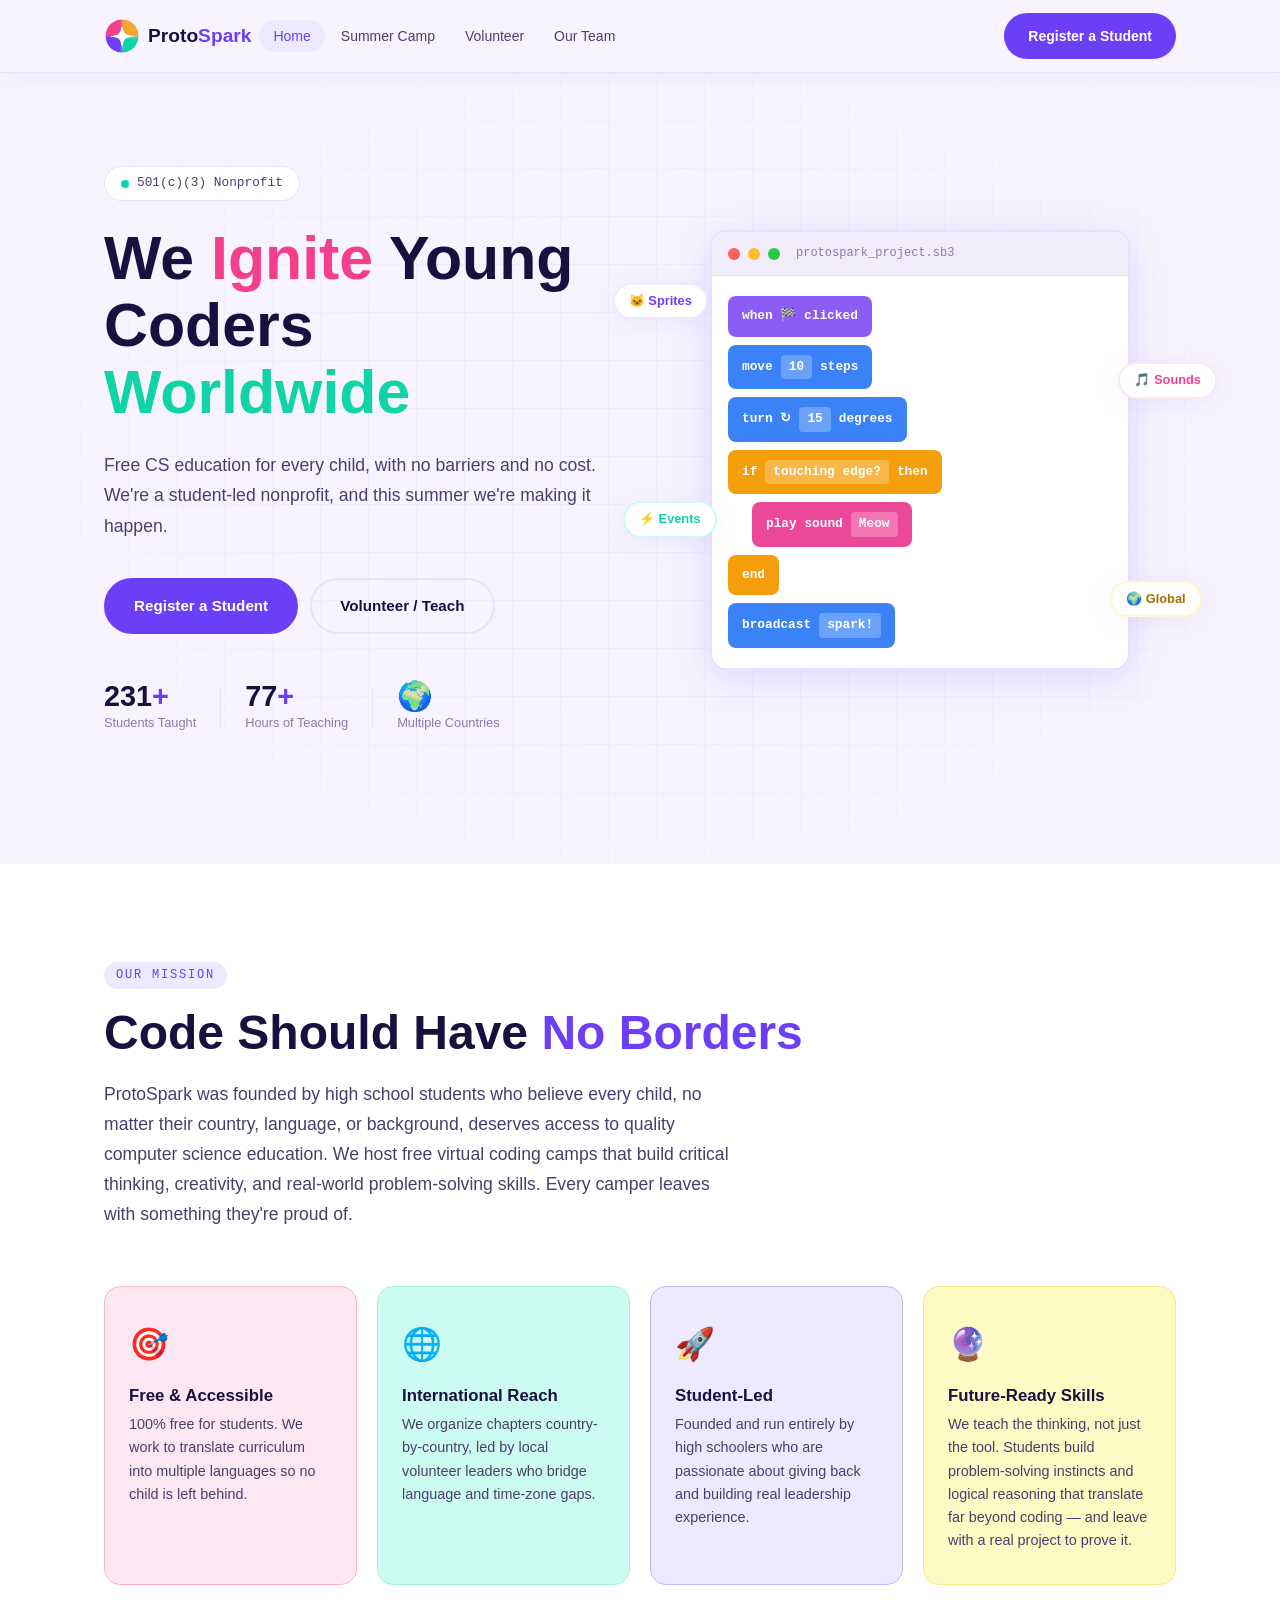
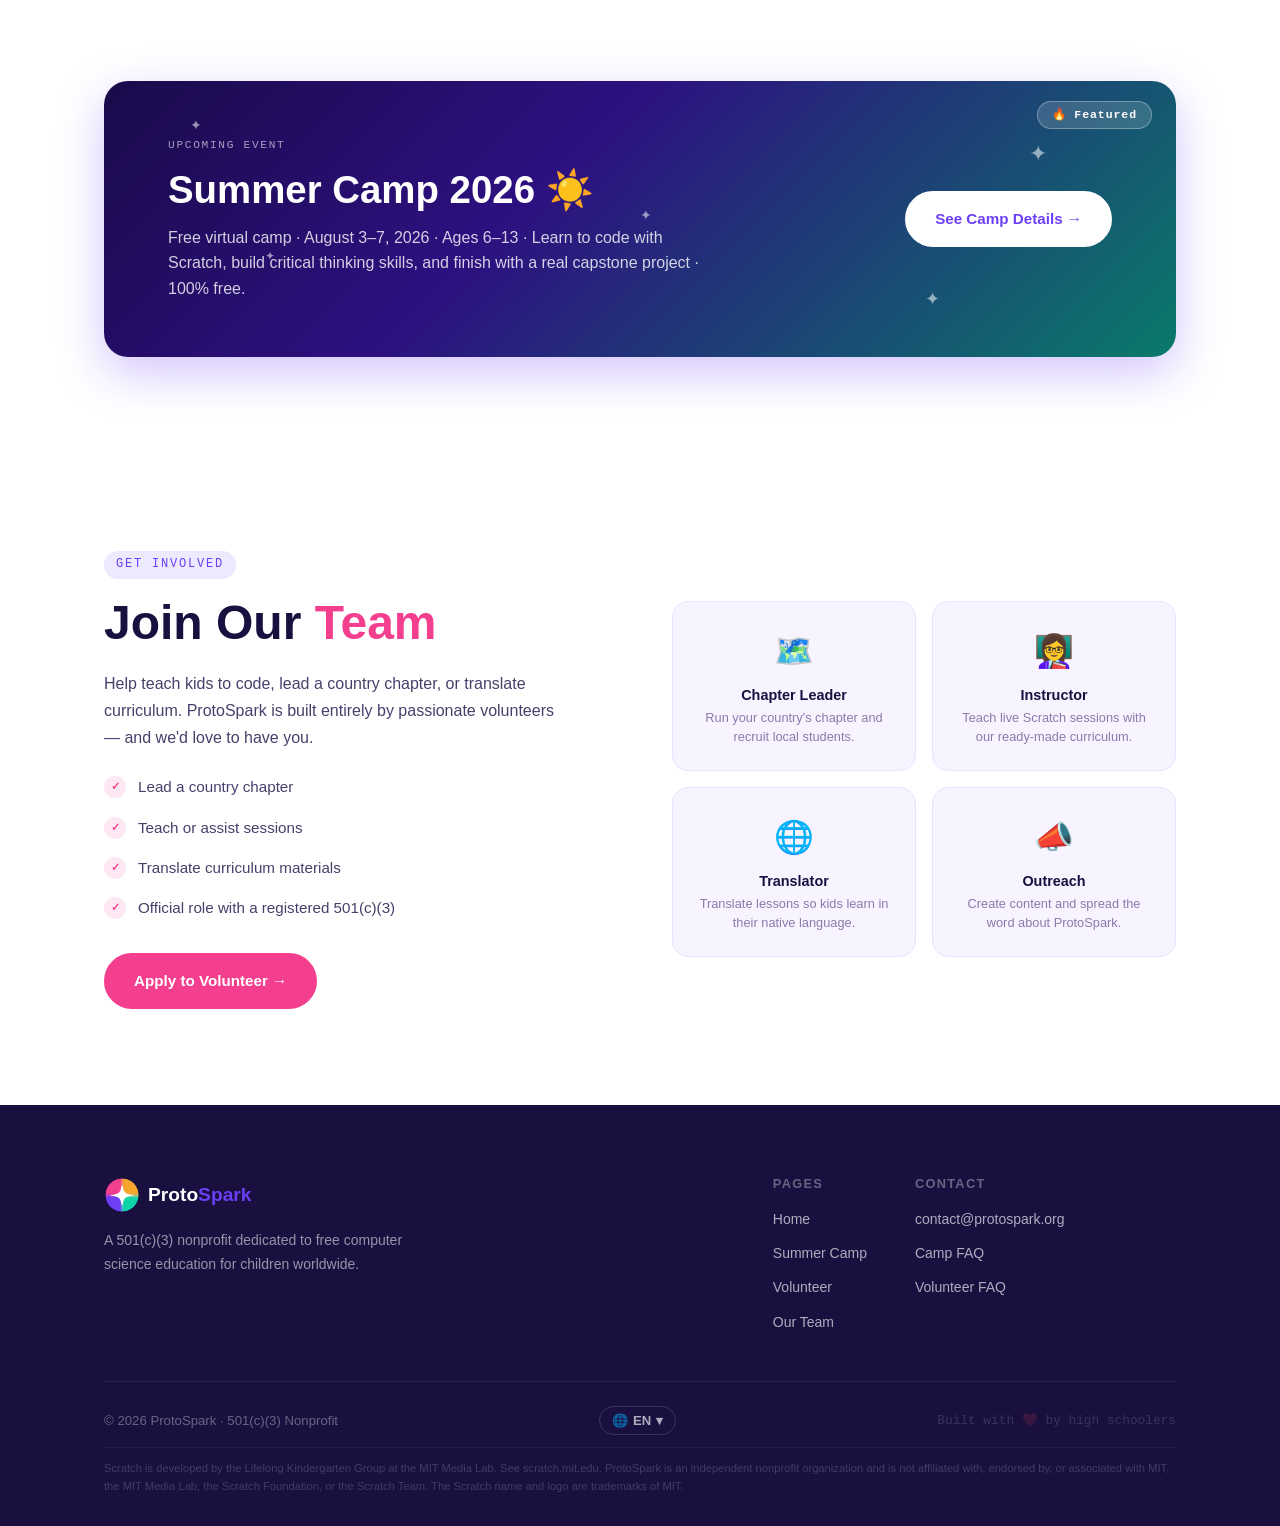
==== index.html @ 6daaa8a1 "Move language selector to footer, rename Yoruba" ====
<!DOCTYPE html>
<html lang="en">
<head>
  <meta charset="UTF-8" />
  <meta name="viewport" content="width=device-width, initial-scale=1.0" />
  <title>ProtoSpark — Free Coding Camp for Kids Worldwide</title>
  <meta name="description" content="ProtoSpark is a free, student-led 501(c)(3) nonprofit teaching children ages 6–13 to code through virtual Scratch camps. No cost, no prior experience needed — open to kids worldwide." />
  <meta name="keywords" content="free coding camp for kids, virtual coding camp, learn Scratch programming, nonprofit coding education, kids computer science, summer coding camp 2026, free CS education" />
  <link rel="canonical" href="https://protospark.org/" />
  <meta property="og:type" content="website" />
  <meta property="og:title" content="ProtoSpark — Free Coding Camp for Kids Worldwide" />
  <meta property="og:description" content="Free virtual coding camp for children ages 6–13. Student-led 501(c)(3) nonprofit. No cost, no experience needed. Register for Summer Camp 2026." />
  <meta property="og:url" content="https://protospark.org/" />
  <meta property="og:image" content="https://protospark.org/assets/logo.png" />
  <meta property="og:site_name" content="ProtoSpark" />
  <meta name="twitter:card" content="summary_large_image" />
  <meta name="twitter:title" content="ProtoSpark — Free Coding Camp for Kids Worldwide" />
  <meta name="twitter:description" content="Free virtual coding camp for children ages 6–13. Student-led 501(c)(3) nonprofit. No cost, no experience needed." />
  <meta name="twitter:image" content="https://protospark.org/assets/logo.png" />
  <script type="application/ld+json">
  {
    "@context": "https://schema.org",
    "@type": "Organization",
    "name": "ProtoSpark",
    "url": "https://protospark.org",
    "logo": "https://protospark.org/assets/logo.png",
    "description": "A free, student-led 501(c)(3) nonprofit providing virtual coding education to children ages 6–13 worldwide through Scratch programming camps.",
    "email": "contact@protospark.org",
    "foundingDate": "2024",
    "nonprofitStatus": "Nonprofit501c3",
    "knowsAbout": ["Scratch programming", "Computer science education", "Kids coding", "STEM education"]
  }
  </script>
  <!-- OWASP A05: Content Security Policy — restricts resource origins to mitigate XSS.
       'unsafe-inline' required for inline scripts; nonces need a server-side build step. -->
  <meta http-equiv="Content-Security-Policy" content="default-src 'self'; script-src 'self' 'unsafe-inline'; style-src 'self' 'unsafe-inline' https://fonts.googleapis.com; font-src https://fonts.gstatic.com; img-src 'self' data: https://flagcdn.com; connect-src 'self' https:;" />
  <link rel="preconnect" href="https://fonts.googleapis.com" />
  <link rel="preconnect" href="https://fonts.gstatic.com" crossorigin />
  <link href="https://fonts.googleapis.com/css2?family=Space+Grotesk:wght@300;400;500;600;700&family=Space+Mono:ital,wght@0,400;0,700;1,400&family=Inter:wght@300;400;500;600&display=swap" rel="stylesheet" />
  <link rel="icon" type="image/x-icon" href="/favicon.ico" />
  <link rel="icon" type="image/png" href="assets/logo.png" />
  <link rel="stylesheet" href="styles.css" />
</head>
<body>

  <!-- ───────────────── NAV ───────────────── -->
  <header class="nav-wrapper">
    <nav class="nav-inner">
      <a href="index.html" class="logo">
        <img src="assets/logo.png" alt="ProtoSpark Logo" class="logo-img" />
        <span class="logo-text">Proto<span class="logo-accent">Spark</span></span>
      </a>
      <ul class="nav-links">
        <li><a href="index.html" aria-current="page">Home</a></li>
        <li><a href="summer-camp.html">Summer Camp</a></li>
        <li><a href="volunteer.html">Volunteer</a></li>
        <li><a href="team.html">Our Team</a></li>
      </ul>
      <a href="summer-camp.html" class="btn btn-nav">Register a Student</a>
      <button class="nav-toggle" aria-label="Toggle menu">
        <span></span><span></span><span></span>
      </button>
    </nav>
    <div class="nav-dropdown" id="nav-dropdown">
      <a href="index.html">Home</a>
      <a href="summer-camp.html">Summer Camp</a>
      <a href="volunteer.html">Volunteer</a>
      <a href="team.html">Our Team</a>
      <a href="summer-camp.html" class="btn btn-nav">Register a Student</a>
    </div>
  </header>

  <!-- ───────────────── HERO ───────────────── -->
  <section class="hero" id="home">
    <div class="hero-bg">
      <div class="grid-overlay"></div>
    </div>
    <div class="hero-content">
      <div class="hero-badge">
        <span class="badge-dot"></span>
        501(c)(3) Nonprofit
      </div>
      <h1 class="hero-title">
        We <span class="highlight-pink">Ignite</span> Young<br />
        Coders <span class="highlight-teal">Worldwide</span>
      </h1>
      <p class="hero-sub">
        Free CS education for every child, with no barriers and no cost. We're a student-led nonprofit, and this summer we're making it happen.
      </p>
      <div class="hero-cta">
        <a href="summer-camp.html" class="btn btn-primary">Register a Student</a>
        <a href="volunteer.html" class="btn btn-ghost">Volunteer / Teach</a>
      </div>
      <div class="hero-stats">
        <div class="stat">
          <span class="stat-num"><span class="counter" data-count="300">300</span><span class="stat-plus">+</span></span>
          <span class="stat-label">Students Taught</span>
        </div>
        <div class="stat-divider"></div>
        <div class="stat">
          <span class="stat-num"><span class="counter" data-count="100">100</span><span class="stat-plus">+</span></span>
          <span class="stat-label">Hours of Teaching</span>
        </div>
        <div class="stat-divider"></div>
        <div class="stat">
          <span class="stat-num">🌍</span>
          <span class="stat-label">Multiple Countries</span>
        </div>
      </div>
    </div>
    <div class="hero-visual">
      <div class="scratch-window">
        <div class="window-bar">
          <span class="dot red"></span>
          <span class="dot yellow"></span>
          <span class="dot green"></span>
          <span class="window-title">protospark_project.sb3</span>
        </div>
        <div class="window-body">
          <div class="code-block purple">when 🏁 clicked</div>
          <div class="code-block blue">move <span class="code-val">10</span> steps</div>
          <div class="code-block blue">turn ↻ <span class="code-val">15</span> degrees</div>
          <div class="code-block yellow">if <span class="code-val">touching edge?</span> then</div>
          <div class="code-block pink indent">play sound <span class="code-val">Meow</span></div>
          <div class="code-block yellow">end</div>
          <div class="code-block blue">broadcast <span class="code-val">spark!</span></div>
        </div>
      </div>
      <div class="floating-tag tag-1">🐱 Sprites</div>
      <div class="floating-tag tag-2">🎵 Sounds</div>
      <div class="floating-tag tag-3">⚡ Events</div>
      <div class="floating-tag tag-4">🌍 Global</div>
    </div>
  </section>

  <!-- ───────────────── ABOUT ───────────────── -->
  <section class="about section" id="about">
    <div class="container">
      <div class="section-label">Our Mission</div>
      <h2 class="section-title">Code Should Have <span class="highlight-purple">No Borders</span></h2>
      <p class="section-sub">
        ProtoSpark was founded by high school students who believe every child, no matter their country, language, or background, deserves access to quality computer science education. We host free virtual coding camps that build critical thinking, creativity, and real-world problem-solving skills. Every camper leaves with something they're proud of.
      </p>
      <div class="about-cards">
        <div class="about-card card-pink">
          <div class="card-icon">🎯</div>
          <h3>Free &amp; Accessible</h3>
          <p>100% free for students. We work to translate curriculum into multiple languages so no child is left behind.</p>
        </div>
        <div class="about-card card-teal">
          <div class="card-icon">🌐</div>
          <h3>International Reach</h3>
          <p>We organize chapters country-by-country, led by local volunteer leaders who bridge language and time-zone gaps.</p>
        </div>
        <div class="about-card card-purple">
          <div class="card-icon">🚀</div>
          <h3>Student-Led</h3>
          <p>Founded and run entirely by high schoolers who are passionate about giving back and building real leadership experience.</p>
        </div>
        <div class="about-card card-yellow">
          <div class="card-icon">🔮</div>
          <h3>Future-Ready Skills</h3>
          <p>We teach the thinking, not just the tool. Students build problem-solving instincts and logical reasoning that translate far beyond coding — and leave with a real project to prove it.</p>
        </div>
      </div>
    </div>
  </section>

  <!-- ───────────────── CAMP TEASER ───────────────── -->
  <section class="camp-teaser-section section" style="padding-top: 0;">
    <div class="container">
      <div class="camp-teaser">
        <!-- animated sparkles -->
        <div class="teaser-spark ts-1">✦</div>
        <div class="teaser-spark ts-2">✦</div>
        <div class="teaser-spark ts-3">✦</div>
        <div class="teaser-spark ts-4">✦</div>
        <div class="teaser-spark ts-5">✦</div>
        <!-- Featured badge: top-right corner of card -->
        <span class="camp-featured-badge">🔥 Featured</span>
        <div style="position:relative; z-index:1;">
          <div class="camp-teaser-label">Upcoming Event</div>
          <h2>Summer Camp 2026 ☀️</h2>
          <p>Free virtual camp · August 3–7, 2026 · Ages 6–13 · Learn to code with Scratch, build critical thinking skills, and finish with a real capstone project · 100% free.</p>
        </div>
        <a href="summer-camp.html" class="btn btn-white" style="position:relative; z-index:1;">See Camp Details →</a>
      </div>
    </div>
  </section>

  <!-- ───────────────── VOLUNTEER TEASER ───────────────── -->
  <section class="vol-teaser section" id="volunteer-teaser">
    <div class="container">
      <div class="vol-teaser-inner">
        <div>
          <div class="section-label">Get Involved</div>
          <h2 class="section-title">Join Our <span class="highlight-pink">Team</span></h2>
          <p style="color: var(--text-mid); font-size: 1rem; line-height: 1.7; max-width: 460px;">
            Help teach kids to code, lead a country chapter, or translate curriculum. ProtoSpark is built entirely by passionate volunteers — and we'd love to have you.
          </p>
          <ul class="vol-teaser-list">
            <li><span class="vol-check">✓</span> Lead a country chapter</li>
            <li><span class="vol-check">✓</span> Teach or assist sessions</li>
            <li><span class="vol-check">✓</span> Translate curriculum materials</li>
            <li><span class="vol-check">✓</span> Official role with a registered 501(c)(3)</li>
          </ul>
          <a href="volunteer.html" class="btn btn-secondary">Apply to Volunteer →</a>
        </div>
        <div class="vol-teaser-visual">
          <div class="vol-mini-card">
            <div class="icon">🗺️</div>
            <h4>Chapter Leader</h4>
            <p>Run your country's chapter and recruit local students.</p>
          </div>
          <div class="vol-mini-card">
            <div class="icon">👩‍🏫</div>
            <h4>Instructor</h4>
            <p>Teach live Scratch sessions with our ready-made curriculum.</p>
          </div>
          <div class="vol-mini-card">
            <div class="icon">🌐</div>
            <h4>Translator</h4>
            <p>Translate lessons so kids learn in their native language.</p>
          </div>
          <div class="vol-mini-card">
            <div class="icon">📣</div>
            <h4>Outreach</h4>
            <p>Create content and spread the word about ProtoSpark.</p>
          </div>
        </div>
      </div>
    </div>
  </section>

  <!-- ───────────────── FOOTER ───────────────── -->
  <footer class="footer">
    <div class="container">
      <div class="footer-top">
        <div class="footer-brand">
          <a href="index.html" class="logo">
            <img src="assets/logo.png" alt="ProtoSpark Logo" class="logo-img" />
            <span class="logo-text">Proto<span class="logo-accent">Spark</span></span>
          </a>
          <p>A 501(c)(3) nonprofit dedicated to free computer science education for children worldwide.</p>
        </div>
        <div class="footer-links">
          <div class="footer-col">
            <h5>Pages</h5>
            <a href="index.html">Home</a>
            <a href="summer-camp.html">Summer Camp</a>
            <a href="volunteer.html">Volunteer</a>
            <a href="team.html">Our Team</a>
          </div>
          <div class="footer-col">
            <h5>Contact</h5>
            <a href="mailto:contact@protospark.org">contact@protospark.org</a>
            <a href="summer-camp.html#faq">Camp FAQ</a>
            <a href="volunteer.html#faq">Volunteer FAQ</a>
          </div>
        </div>
      </div>
      <div class="footer-bottom">
        <span>© 2026 ProtoSpark · 501(c)(3) Nonprofit</span>
        <div class="lang-selector footer-lang" id="lang-selector">
          <button class="lang-btn" onclick="toggleLangMenu()" aria-label="Select language">🌐 <span id="lang-label">EN</span> ▾</button>
          <div class="lang-menu" id="lang-menu">
            <button onclick="changeLang('en','EN')">English</button>
            <button onclick="changeLang('fr','FR')">Français</button>
            <button onclick="changeLang('es','ES')">Español</button>
            <button onclick="changeLang('ar','AR')">العربية</button>
            <button onclick="changeLang('pt','PT')">Português</button>
            <button onclick="changeLang('yo','YO')">Yoruba</button>
            <button onclick="changeLang('hi','HI')">हिन्दी</button>
            <button onclick="changeLang('de','DE')">Deutsch</button>
            <button onclick="changeLang('zh-CN','ZH')">中文</button>
            <button onclick="changeLang('it','IT')">Italiano</button>
          </div>
        </div>
        <span class="mono" style="font-size:0.8rem; opacity:0.4;">Built with ❤️ by high schoolers</span>
      </div>
      <div class="footer-scratch-disclaimer">
        Scratch is developed by the Lifelong Kindergarten Group at the MIT Media Lab. See scratch.mit.edu. ProtoSpark is an independent nonprofit organization and is not affiliated with, endorsed by, or associated with MIT, the MIT Media Lab, the Scratch Foundation, or the Scratch Team. The Scratch name and logo are trademarks of MIT.
      </div>
    </div>
  </footer>

  <div id="google_translate_element" style="display:none"></div>
  <script src="script.js"></script>
  <script src="//translate.google.com/translate_a/element.js?cb=googleTranslateElementInit"></script>
</body>
</html>
---- styles.css ----
/* ═══════════════════════════════════════════
   PROTOSPARK — Main Stylesheet
   Design: Sleek retro-tech, pastel vibrant
   ═══════════════════════════════════════════ */

/* ── Variables ── */
:root {
  --purple:       #6C3FF6;
  --purple-soft:  #8B5CF6;
  --purple-light: #EDE9FE;
  --pink:         #F43F8E;
  --pink-soft:    #FB7BB4;
  --pink-light:   #FCE7F3;
  --teal:         #0ED4A7;
  --teal-soft:    #34D9B3;
  --teal-light:   #CCFBF1;
  --yellow:       #FFD369;
  --yellow-light: #FFF9C4;
  --bg:           #F7F4FF;
  --bg-alt:       #FFFFFF;
  --surface:      #FFFFFF;
  --border:       #E8E2FF;
  --text:         #1A1040;
  --text-mid:     #4A3F6B;
  --text-muted:   #8B7AAB;
  --radius:       16px;
  --radius-sm:    10px;
  --radius-lg:    24px;
  --shadow:       0 4px 24px rgba(108, 63, 246, 0.08);
  --shadow-hover: 0 8px 40px rgba(108, 63, 246, 0.16);
  --font-head:    'Space Grotesk', sans-serif;
  --font-mono:    'Space Mono', monospace;
  --font-body:    'Inter', sans-serif;
}

/* ── Reset ── */
*, *::before, *::after { box-sizing: border-box; margin: 0; padding: 0; }
html { scroll-behavior: smooth; }
body {
  font-family: var(--font-body);
  background: var(--bg);
  color: var(--text);
  line-height: 1.6;
  overflow-x: hidden;
  padding-top: 72px;
}
img { max-width: 100%; display: block; }
a { text-decoration: none; color: inherit; }
ul { list-style: none; }
details { cursor: pointer; }

/* ── Typography ── */
h1, h2, h3, h4, h5 { font-family: var(--font-head); font-weight: 700; line-height: 1.15; }
.mono { font-family: var(--font-mono); }

/* ── Helpers ── */
.container        { max-width: 1120px; margin: 0 auto; padding: 0 24px; }
.container-narrow { max-width: 760px;  margin: 0 auto; padding: 0 24px; }
.section          { padding: 96px 0; }
.mt-1             { margin-top: 1.25rem; display: inline-block; }

.highlight-pink   { color: var(--pink); }
.highlight-teal   { color: var(--teal); }
.highlight-purple { color: var(--purple); }
.highlight-yellow { color: var(--yellow); filter: brightness(0.85); }

.section-label {
  font-family: var(--font-mono);
  font-size: 0.75rem;
  text-transform: uppercase;
  letter-spacing: 0.15em;
  color: var(--purple);
  background: var(--purple-light);
  display: inline-block;
  padding: 4px 12px;
  border-radius: 20px;
  margin-bottom: 16px;
}
.section-title {
  font-size: clamp(2rem, 4vw, 3rem);
  margin-bottom: 20px;
  color: var(--text);
}
.section-sub {
  font-size: 1.1rem;
  color: var(--text-mid);
  max-width: 640px;
  margin-bottom: 56px;
  line-height: 1.7;
}

/* ── Buttons ── */
.btn {
  display: inline-flex;
  align-items: center;
  gap: 8px;
  padding: 14px 28px;
  border-radius: 50px;
  font-family: var(--font-head);
  font-weight: 600;
  font-size: 0.95rem;
  cursor: pointer;
  transition: all 0.2s ease;
  border: 2px solid transparent;
  white-space: nowrap;
}
.btn-primary {
  background: var(--purple);
  color: #fff;
  border-color: var(--purple);
}
.btn-primary:hover { background: #5b35d4; box-shadow: 0 6px 24px rgba(108,63,246,0.3); transform: translateY(-2px); }

.btn-secondary {
  background: var(--pink);
  color: #fff;
  border-color: var(--pink);
}
.btn-secondary:hover { background: #e0357a; box-shadow: 0 6px 24px rgba(244,63,142,0.3); transform: translateY(-2px); }

.btn-ghost {
  background: transparent;
  color: var(--text);
  border-color: var(--border);
}
.btn-ghost:hover { border-color: var(--purple); color: var(--purple); background: var(--purple-light); }

.btn-nav {
  background: var(--purple);
  color: #fff;
  padding: 10px 22px;
  font-size: 0.875rem;
  border-radius: 50px;
  flex-shrink: 0;
}
.btn-nav:hover { background: #5b35d4; transform: translateY(-1px); }

.full-width { width: 100%; justify-content: center; }

/* Honeypot — visually hidden but present in DOM so bots fill it */
.hp-field { position: absolute; left: -9999px; opacity: 0; pointer-events: none; tabindex: -1; }

/* ── Button loading spinner ── */
@keyframes btn-spin {
  to { transform: rotate(360deg); }
}
.btn-spinner {
  display: inline-block;
  width: 16px;
  height: 16px;
  border: 2px solid rgba(255, 255, 255, 0.4);
  border-top-color: #fff;
  border-radius: 50%;
  animation: btn-spin 0.65s linear infinite;
  flex-shrink: 0;
  vertical-align: middle;
  margin-right: 8px;
}

/* ═══════════════════════════
   NAV
   ═══════════════════════════ */
.nav-wrapper {
  position: fixed;
  top: 0;
  left: 0;
  right: 0;
  z-index: 1000;
  background: rgba(247, 244, 255, 0.96);
  backdrop-filter: blur(20px);
  -webkit-backdrop-filter: blur(20px);
  border-bottom: 1px solid var(--border);
  box-shadow: 0 2px 20px rgba(108, 63, 246, 0.08);
}
.nav-inner {
  display: flex;
  align-items: center;
  gap: 4px;
  max-width: 1120px;
  margin: 0 auto;
  padding: 0 24px;
  height: 72px;
}
.logo {
  display: flex;
  align-items: center;
  gap: 8px;
  font-family: var(--font-head);
  font-weight: 700;
  font-size: 1.2rem;
  flex-shrink: 0;
  margin-right: 4px;
}
.logo-img {
  width: 36px;
  height: 36px;
  object-fit: contain;
  border-radius: 8px;
}
.logo-accent { color: var(--purple); }

.nav-links {
  display: flex;
  gap: 2px;
  flex: 1;
}
.nav-links a {
  padding: 8px 14px;
  border-radius: 50px;
  font-size: 0.875rem;
  font-weight: 500;
  color: var(--text-mid);
  transition: all 0.15s;
  white-space: nowrap;
}
.nav-links a:hover,
.nav-links a.active,
.nav-links a[aria-current="page"] {
  background: var(--purple-light);
  color: var(--purple);
}

/* Mobile dropdown */
.nav-toggle {
  display: none;
  flex-direction: column;
  gap: 5px;
  background: none;
  border: none;
  cursor: pointer;
  padding: 8px;
  margin-left: auto;
  border-radius: 50px;
  transition: background 0.15s;
}
.nav-toggle:hover { background: var(--purple-light); }
.nav-toggle span {
  display: block;
  width: 20px;
  height: 2px;
  background: var(--text);
  border-radius: 2px;
  transition: 0.3s;
}

.nav-dropdown {
  position: absolute;
  top: 72px;
  left: 0;
  right: 0;
  background: rgba(247, 244, 255, 0.98);
  backdrop-filter: blur(24px);
  -webkit-backdrop-filter: blur(24px);
  border-bottom: 1px solid rgba(108, 63, 246, 0.18);
  border-radius: 0 0 16px 16px;
  box-shadow: 0 12px 40px rgba(108, 63, 246, 0.15);
  padding: 12px 16px;
  display: none;
  flex-direction: column;
  gap: 4px;
}
.nav-dropdown.open { display: flex; }
.nav-dropdown a {
  padding: 12px 16px;
  border-radius: 16px;
  font-size: 0.9rem;
  font-weight: 500;
  color: var(--text-mid);
  transition: all 0.15s;
}
.nav-dropdown a:hover,
.nav-dropdown a.active { background: var(--purple-light); color: var(--purple); }
.nav-dropdown .btn-nav { margin-top: 4px; text-align: center; justify-content: center; }

/* ═══════════════════════════
   HERO
   ═══════════════════════════ */
.hero {
  min-height: 88vh;
  display: grid;
  grid-template-columns: 1fr 1fr;
  align-items: center;
  gap: 48px;
  padding: 60px 24px 96px;
  max-width: 1120px;
  margin: 0 auto;
  position: relative;
}
.hero-bg {
  position: absolute;
  inset: 0;
  pointer-events: none;
  overflow: hidden;
  z-index: -1;
}
.grid-overlay {
  position: absolute;
  inset: 0;
  background-image:
    linear-gradient(var(--border) 1px, transparent 1px),
    linear-gradient(90deg, var(--border) 1px, transparent 1px);
  background-size: 48px 48px;
  opacity: 0.4;
  mask-image: radial-gradient(ellipse 80% 80% at 50% 50%, black 40%, transparent 100%);
}

.hero-badge {
  display: inline-flex;
  align-items: center;
  gap: 8px;
  font-size: 0.8rem;
  font-weight: 500;
  color: var(--text-mid);
  background: var(--surface);
  border: 1px solid var(--border);
  padding: 6px 16px;
  border-radius: 50px;
  margin-bottom: 24px;
  font-family: var(--font-mono);
}
.badge-dot {
  width: 8px; height: 8px;
  background: var(--teal);
  border-radius: 50%;
  animation: pulse 2s infinite;
}
@keyframes pulse {
  0%, 100% { box-shadow: 0 0 0 0 rgba(14,212,167,0.4); }
  50%       { box-shadow: 0 0 0 6px rgba(14,212,167,0); }
}

.hero-title {
  font-size: clamp(2.4rem, 5vw, 3.8rem);
  line-height: 1.1;
  margin-bottom: 24px;
  color: var(--text);
}
.hero-sub {
  font-size: 1.1rem;
  color: var(--text-mid);
  line-height: 1.75;
  margin-bottom: 36px;
  max-width: 520px;
}
.hero-cta {
  display: flex;
  gap: 12px;
  flex-wrap: wrap;
  margin-bottom: 48px;
}
.hero-stats {
  display: flex;
  align-items: center;
  gap: 24px;
  flex-wrap: wrap;
}
.stat { display: flex; flex-direction: column; }
.stat-num {
  font-family: var(--font-head);
  font-size: 1.8rem;
  font-weight: 700;
  color: var(--text);
  line-height: 1;
}
.stat-plus { color: var(--purple); }
.stat-label { font-size: 0.8rem; color: var(--text-muted); margin-top: 2px; }
.stat-divider { width: 1px; height: 40px; background: var(--border); }

/* Hero Visual */
.hero-visual {
  position: relative;
  display: flex;
  justify-content: center;
  align-items: center;
}
.scratch-window {
  background: var(--surface);
  border: 2px solid var(--border);
  border-radius: var(--radius);
  box-shadow: var(--shadow-hover);
  overflow: hidden;
  width: 100%;
  max-width: 420px;
  animation: float 4s ease-in-out infinite;
}
@keyframes float {
  0%, 100% { transform: translateY(0px); }
  50%       { transform: translateY(-10px); }
}
.window-bar {
  display: flex;
  align-items: center;
  gap: 8px;
  padding: 12px 16px;
  background: #F1EDFD;
  border-bottom: 1px solid var(--border);
}
.dot { width: 12px; height: 12px; border-radius: 50%; }
.dot.red    { background: #FF5F57; }
.dot.yellow { background: #FFBD2E; }
.dot.green  { background: #28CA41; }
.window-title {
  font-family: var(--font-mono);
  font-size: 0.75rem;
  color: var(--text-muted);
  margin-left: 8px;
}
.window-body {
  padding: 20px 16px;
  display: flex;
  flex-direction: column;
  gap: 8px;
}
.code-block {
  display: inline-flex;
  align-items: center;
  gap: 8px;
  padding: 10px 14px;
  border-radius: 8px;
  font-family: var(--font-mono);
  font-size: 0.8rem;
  font-weight: 700;
  color: #fff;
  width: fit-content;
}
.code-block.purple  { background: #8B5CF6; }
.code-block.blue    { background: #3B82F6; }
.code-block.yellow  { background: #F59E0B; }
.code-block.pink    { background: #EC4899; }
.code-block.teal    { background: #0ED4A7; color: #0a4a3c; }
.code-block.indent  { margin-left: 24px; }
.code-val {
  background: rgba(255,255,255,0.25);
  padding: 2px 8px;
  border-radius: 4px;
}

.floating-tag {
  position: absolute;
  background: var(--surface);
  border: 2px solid var(--border);
  border-radius: 50px;
  padding: 6px 14px;
  font-size: 0.8rem;
  font-weight: 600;
  font-family: var(--font-head);
  box-shadow: var(--shadow);
  animation: float 4s ease-in-out infinite;
}
.tag-1 { top: 12%;     left: -10%;  animation-delay: 0s;    border-color: var(--purple-light); color: var(--purple); }
.tag-2 { top: 30%;     right: -8%;  animation-delay: 0.8s;  border-color: var(--pink-light);   color: var(--pink); }
.tag-3 { bottom: 30%;  left: -8%;   animation-delay: 1.6s;  border-color: var(--teal-light);   color: var(--teal); }
.tag-4 { bottom: 12%;  right: -5%;  animation-delay: 2.4s;  border-color: var(--yellow-light); color: #a07000; }

/* ═══════════════════════════
   ABOUT
   ═══════════════════════════ */
.about { background: var(--bg-alt); }
.about-cards {
  display: grid;
  grid-template-columns: repeat(4, 1fr);
  gap: 20px;
}
.about-card {
  padding: 32px 24px;
  border-radius: var(--radius);
  border: 1px solid transparent;
  transition: transform 0.3s, box-shadow 0.3s;
}
.about-card:hover { transform: translateY(-6px); box-shadow: var(--shadow-hover); }
.card-pink   { background: var(--pink-light);   border-color: #fbb6ce; }
.card-teal   { background: var(--teal-light);   border-color: #a7f3d0; }
.card-purple { background: var(--purple-light); border-color: #c4b5fd; }
.card-yellow { background: var(--yellow-light); border-color: #fde68a; }
.card-icon { font-size: 2rem; margin-bottom: 16px; }
.about-card h3 { font-size: 1.05rem; margin-bottom: 8px; color: var(--text); }
.about-card p  { font-size: 0.9rem; color: var(--text-mid); line-height: 1.6; }

/* ═══════════════════════════
   CAMP TEASER (Home)
   ═══════════════════════════ */
.camp-teaser {
  background: linear-gradient(135deg, #0a9e7f 0%, var(--purple) 100%);
  border-radius: var(--radius-lg);
  padding: 56px 64px;
  color: #fff;
  display: grid;
  grid-template-columns: 1fr auto;
  align-items: center;
  gap: 40px;
  margin: 0 24px;
  max-width: 1072px;
  margin-left: auto;
  margin-right: auto;
  box-shadow: 0 16px 48px rgba(108, 63, 246, 0.3);
}
.camp-featured-badge {
  position: absolute;
  top: 20px;
  right: 24px;
  background: rgba(255,255,255,0.15);
  border: 1px solid rgba(255,255,255,0.3);
  border-radius: 50px;
  padding: 4px 14px;
  font-size: 0.72rem;
  font-weight: 700;
  font-family: var(--font-mono);
  letter-spacing: 0.08em;
  color: #fff;
  z-index: 2;
}
.camp-teaser-label {
  font-family: var(--font-mono);
  font-size: 0.7rem;
  text-transform: uppercase;
  letter-spacing: 0.15em;
  color: rgba(255,255,255,0.6);
  margin-bottom: 12px;
}
.camp-teaser h2 {
  font-size: clamp(1.8rem, 3vw, 2.6rem);
  color: #fff;
  margin-bottom: 12px;
  line-height: 1.2;
}
.camp-teaser p {
  font-size: 1rem;
  color: rgba(255,255,255,0.8);
  line-height: 1.6;
  max-width: 540px;
}
.btn-white {
  background: #fff;
  color: var(--purple);
  border-color: #fff;
  font-weight: 700;
  flex-shrink: 0;
}
.btn-white:hover { background: rgba(255,255,255,0.9); transform: translateY(-2px); box-shadow: 0 8px 24px rgba(0,0,0,0.15); }

/* ═══════════════════════════
   VOLUNTEER TEASER (Home)
   ═══════════════════════════ */
.vol-teaser {
  background: var(--bg-alt);
}
.vol-teaser-inner {
  display: grid;
  grid-template-columns: 1fr 1fr;
  gap: 64px;
  align-items: center;
}
.vol-teaser-list {
  display: flex;
  flex-direction: column;
  gap: 16px;
  margin: 24px 0 32px;
}
.vol-teaser-list li {
  display: flex;
  align-items: flex-start;
  gap: 12px;
  font-size: 0.95rem;
  color: var(--text-mid);
}
.vol-check {
  width: 22px; height: 22px;
  background: var(--pink-light);
  border-radius: 50%;
  display: flex; align-items: center; justify-content: center;
  font-size: 0.7rem;
  color: var(--pink);
  font-weight: 700;
  flex-shrink: 0;
  margin-top: 1px;
}
.vol-teaser-visual {
  display: grid;
  grid-template-columns: 1fr 1fr;
  gap: 16px;
}
.vol-mini-card {
  background: var(--bg);
  border: 1px solid var(--border);
  border-radius: var(--radius);
  padding: 24px 20px;
  text-align: center;
  transition: transform 0.2s, box-shadow 0.2s;
}
.vol-mini-card:hover { transform: translateY(-4px); box-shadow: var(--shadow-hover); }
.vol-mini-card .icon { font-size: 2rem; margin-bottom: 10px; }
.vol-mini-card h4 { font-size: 0.9rem; margin-bottom: 4px; }
.vol-mini-card p  { font-size: 0.8rem; color: var(--text-muted); line-height: 1.5; }

/* ═══════════════════════════
   CAMP 2026 (summer-camp page)
   ═══════════════════════════ */
.camp { background: var(--bg); }
.camp-grid {
  display: grid;
  grid-template-columns: 1fr 1fr;
  gap: 48px;
  align-items: start;
}
.camp-detail {
  display: flex;
  gap: 16px;
  margin-bottom: 28px;
  align-items: flex-start;
}
.camp-icon { font-size: 1.5rem; flex-shrink: 0; margin-top: 2px; }
.camp-detail strong { display: block; font-family: var(--font-head); font-weight: 600; margin-bottom: 2px; }
.camp-detail p { font-size: 0.9rem; color: var(--text-mid); line-height: 1.6; }

.camp-schedule {
  background: var(--text);
  border-radius: var(--radius);
  overflow: hidden;
}
.schedule-header {
  padding: 16px 24px;
  border-bottom: 1px solid rgba(255,255,255,0.1);
}
.schedule-header .mono { color: var(--teal); font-size: 0.8rem; }
.schedule-day {
  display: flex;
  gap: 16px;
  padding: 18px 24px;
  border-bottom: 1px solid rgba(255,255,255,0.06);
  align-items: flex-start;
  transition: background 0.15s;
}
.schedule-day:last-child { border-bottom: none; }
.schedule-day:hover { background: rgba(255,255,255,0.04); }
.day-badge {
  background: var(--purple);
  color: #fff;
  font-family: var(--font-mono);
  font-size: 0.7rem;
  padding: 4px 10px;
  border-radius: 20px;
  flex-shrink: 0;
  margin-top: 2px;
  font-weight: 700;
}
.day-content strong { color: #fff; font-size: 0.95rem; display: block; margin-bottom: 2px; }
.day-content p { color: rgba(255,255,255,0.55); font-size: 0.82rem; line-height: 1.5; }

/* ═══════════════════════════
   CURRICULUM
   ═══════════════════════════ */
.learn { background: var(--bg-alt); }
.learn-grid {
  display: grid;
  grid-template-columns: repeat(3, 1fr);
  gap: 20px;
}
.learn-card {
  background: var(--bg);
  border: 1px solid var(--border);
  border-radius: var(--radius);
  padding: 28px 24px;
  transition: transform 0.3s, box-shadow 0.3s;
}
.learn-card:hover { transform: translateY(-4px); box-shadow: var(--shadow-hover); }
.capstone-card {
  display: flex;
  gap: 24px;
  align-items: flex-start;
}
.learn-icon {
  width: 48px; height: 48px;
  border-radius: var(--radius-sm);
  display: flex; align-items: center; justify-content: center;
  font-size: 1.4rem;
  margin-bottom: 16px;
  flex-shrink: 0;
}
.capstone-card .learn-icon { margin-bottom: 0; }
.learn-card h4 { font-size: 1rem; margin-bottom: 8px; }
.learn-card p  { font-size: 0.875rem; color: var(--text-mid); line-height: 1.65; }

/* ═══════════════════════════
   CHAPTERS
   ═══════════════════════════ */
.chapters { background: var(--bg); }
.chapters-layout {
  display: grid;
  grid-template-columns: 1fr 1fr;
  gap: 64px;
  align-items: start;
}
.chapter-model h3 { color: var(--purple); font-size: 0.85rem; margin-bottom: 32px; }
.chapter-step {
  display: flex;
  gap: 20px;
  margin-bottom: 32px;
  align-items: flex-start;
}
.step-num {
  font-family: var(--font-mono);
  font-size: 0.75rem;
  font-weight: 700;
  color: var(--purple);
  background: var(--purple-light);
  width: 36px; height: 36px;
  border-radius: 50%;
  display: flex; align-items: center; justify-content: center;
  flex-shrink: 0;
  margin-top: 2px;
}
.chapter-step strong { display: block; font-size: 0.95rem; margin-bottom: 4px; }
.chapter-step p { font-size: 0.875rem; color: var(--text-mid); line-height: 1.65; }

.chapter-requirements { display: flex; flex-direction: column; gap: 32px; }
.req-card {
  background: var(--text);
  border-radius: var(--radius-lg);
  padding: 36px;
  color: #fff;
}
.req-card h3 { font-size: 1.3rem; margin-bottom: 8px; }
.req-sub { font-size: 0.875rem; color: rgba(255,255,255,0.6); margin-bottom: 24px; }
.req-list { display: flex; flex-direction: column; gap: 12px; }
.req-list li {
  display: flex;
  align-items: flex-start;
  gap: 12px;
  font-size: 0.9rem;
  color: rgba(255,255,255,0.85);
  line-height: 1.5;
}
.req-check { color: var(--teal); font-weight: 700; flex-shrink: 0; }

/* Globe visual */
.globe-visual {
  position: relative;
  width: 200px; height: 200px;
  margin: 0 auto;
}
.globe-ring {
  position: absolute;
  border: 2px solid;
  border-radius: 50%;
  top: 50%; left: 50%;
  transform: translate(-50%, -50%);
}
.ring-1 { width: 180px; height: 180px; border-color: rgba(108,63,246,0.15); }
.ring-2 { width: 130px; height: 130px; border-color: rgba(108,63,246,0.25); }
.ring-3 { width: 80px;  height: 80px;  border-color: rgba(108,63,246,0.4); }
.globe-center {
  position: absolute;
  top: 50%; left: 50%;
  transform: translate(-50%, -50%);
  font-size: 2.2rem;
}
.chapter-pin {
  position: absolute;
  font-size: 1.4rem;
  animation: orbit 12s linear infinite;
}
.pin-1 { top:  8%; left: 50%; animation-delay: 0s; }
.pin-2 { top: 25%; left: 82%; animation-delay: -2.4s; }
.pin-3 { top: 65%; left: 78%; animation-delay: -4.8s; }
.pin-4 { top: 72%; left: 20%; animation-delay: -7.2s; }
.pin-5 { top: 20%; left: 12%; animation-delay: -9.6s; }
@keyframes orbit {
  from { transform: rotate(0deg) translateX(70px) rotate(0deg); }
  to   { transform: rotate(360deg) translateX(70px) rotate(-360deg); }
}

/* ═══════════════════════════
   REGISTRATION FORMS
   ═══════════════════════════ */
.reg-section { background: var(--bg); }
.reg-section.alt { background: var(--bg-alt); }

.form-wrapper {
  max-width: 720px;
  margin: 0 auto;
}
.form-card {
  background: var(--surface);
  border: 1px solid var(--border);
  border-radius: var(--radius-lg);
  overflow: hidden;
  box-shadow: var(--shadow);
}
.form-card-header {
  padding: 36px 40px 28px;
  background: var(--purple-light);
  border-bottom: 1px solid var(--border);
}
.form-card-header.pink-bg { background: var(--pink-light); }
.form-emoji { font-size: 2.4rem; display: block; margin-bottom: 12px; }
.form-card-header h3 { font-size: 1.5rem; margin-bottom: 6px; }
.form-card-header p { font-size: 0.9rem; color: var(--text-mid); line-height: 1.6; }

.form-body {
  padding: 36px 40px 40px;
  display: flex;
  flex-direction: column;
  gap: 16px;
}
.form-row {
  display: grid;
  grid-template-columns: 1fr 1fr;
  gap: 16px;
}
.form-group {
  display: flex;
  flex-direction: column;
  gap: 6px;
}
.form-group label {
  font-size: 0.85rem;
  font-weight: 600;
  color: var(--text);
  font-family: var(--font-head);
}
.form-group .hint {
  font-size: 0.75rem;
  color: var(--text-muted);
  margin-top: 2px;
}
.form-body input,
.form-body select,
.form-body textarea {
  width: 100%;
  padding: 12px 16px;
  border: 1.5px solid var(--border);
  border-radius: var(--radius-sm);
  font-family: var(--font-body);
  font-size: 0.9rem;
  background: var(--bg);
  color: var(--text);
  outline: none;
  transition: border-color 0.15s, background 0.15s;
  appearance: none;
}
.form-body input:focus,
.form-body select:focus,
.form-body textarea:focus { border-color: var(--purple); background: #fff; }
.pink-form input:focus,
.pink-form select:focus,
.pink-form textarea:focus { border-color: var(--pink); }
.form-body input::placeholder,
.form-body textarea::placeholder { color: var(--text-muted); }
.form-body textarea { resize: vertical; min-height: 100px; }
.form-body select { cursor: pointer; }

.form-mission {
  background: var(--purple-light);
  border-radius: var(--radius-sm);
  padding: 16px 20px;
  font-size: 0.875rem;
  color: var(--text-mid);
  line-height: 1.6;
  border-left: 3px solid var(--purple);
}
.form-mission.pink { background: var(--pink-light); border-color: var(--pink); }

/* ═══════════════════════════
   JOIN CARDS (old single-page style, kept for index)
   ═══════════════════════════ */
.join { background: var(--bg); }
.join-cards {
  display: grid;
  grid-template-columns: 1fr 1fr;
  gap: 32px;
}
.join-card {
  border-radius: var(--radius-lg);
  overflow: hidden;
  border: 1px solid var(--border);
  background: var(--surface);
  box-shadow: var(--shadow);
  transition: transform 0.3s, box-shadow 0.3s;
}
.join-card:hover { transform: translateY(-4px); box-shadow: var(--shadow-hover); }
.join-card-header { padding: 32px 32px 24px; }
.join-emoji { font-size: 2.4rem; display: block; margin-bottom: 12px; }
.join-card-header h3 { font-size: 1.4rem; margin-bottom: 4px; }
.join-card-header p  { font-size: 0.875rem; color: var(--text-muted); }

.student-card .join-card-header  { background: var(--purple-light); }
.volunteer-card .join-card-header { background: var(--pink-light); }

.join-list {
  padding: 24px 32px 20px;
  display: flex;
  flex-direction: column;
  gap: 8px;
  border-bottom: 1px solid var(--border);
}
.join-list li {
  font-size: 0.875rem;
  color: var(--text-mid);
  padding-left: 20px;
  position: relative;
  line-height: 1.5;
}
.join-list li::before {
  content: '→';
  position: absolute;
  left: 0;
  color: var(--purple);
  font-weight: 700;
}
.volunteer-card .join-list li::before { color: var(--pink); }

.join-card-footer {
  padding: 24px 32px 32px;
  display: flex;
  flex-direction: column;
  gap: 12px;
}

/* ═══════════════════════════
   TEAM PAGE
   ═══════════════════════════ */
.team-section { background: var(--bg-alt); }
.team-grid {
  display: grid;
  grid-template-columns: repeat(3, 1fr);
  gap: 24px;
}
.team-card {
  background: var(--surface);
  border: 1px solid var(--border);
  border-radius: var(--radius);
  padding: 32px 24px;
  text-align: center;
  transition: transform 0.3s, box-shadow 0.3s;
}
.team-card:hover { transform: translateY(-6px); box-shadow: var(--shadow-hover); }
.team-avatar {
  width: 80px; height: 80px;
  border-radius: 50%;
  margin: 0 auto 16px;
  display: flex; align-items: center; justify-content: center;
  font-size: 2rem;
}
.team-card h3 { font-size: 1.05rem; margin-bottom: 4px; }
.team-card .role {
  font-size: 0.8rem;
  color: var(--purple);
  font-weight: 600;
  font-family: var(--font-mono);
  margin-bottom: 12px;
}
.team-card p { font-size: 0.85rem; color: var(--text-mid); line-height: 1.6; }

/* ═══════════════════════════
   FAQ
   ═══════════════════════════ */
.faq { background: var(--bg-alt); }
.faq .section-title { text-align: center; }
.faq .section-label { display: block; text-align: center; }
.faq-list { display: flex; flex-direction: column; gap: 12px; margin-top: 48px; }
.faq-item {
  background: var(--surface);
  border: 1px solid var(--border);
  border-radius: var(--radius);
  overflow: hidden;
  transition: border-color 0.15s;
}
.faq-item:hover { border-color: var(--purple); }
.faq-item[open] { border-color: var(--purple); }
.faq-item summary {
  padding: 20px 24px;
  font-family: var(--font-head);
  font-weight: 600;
  font-size: 0.95rem;
  list-style: none;
  display: flex;
  justify-content: space-between;
  align-items: center;
  user-select: none;
}
.faq-item summary::-webkit-details-marker { display: none; }
.faq-item summary::after {
  content: '+';
  font-size: 1.4rem;
  color: var(--purple);
  line-height: 1;
  transition: transform 0.2s;
  flex-shrink: 0;
  margin-left: 16px;
}
.faq-item[open] summary::after { transform: rotate(45deg); }
.faq-item p {
  padding: 0 24px 20px;
  font-size: 0.9rem;
  color: var(--text-mid);
  line-height: 1.7;
  border-top: 1px solid var(--border);
  padding-top: 16px;
}

/* ═══════════════════════════
   PAGE HERO (non-home pages)
   ═══════════════════════════ */
.page-hero {
  background: linear-gradient(135deg, var(--purple-light) 0%, var(--bg) 100%);
  padding: 80px 0 64px;
  border-bottom: 1px solid var(--border);
}
.page-hero .container { max-width: 1120px; }
.page-hero-label {
  font-family: var(--font-mono);
  font-size: 0.75rem;
  text-transform: uppercase;
  letter-spacing: 0.15em;
  color: var(--purple);
  background: var(--surface);
  border: 1px solid var(--border);
  display: inline-block;
  padding: 4px 12px;
  border-radius: 20px;
  margin-bottom: 20px;
}
.page-hero h1 {
  font-size: clamp(2rem, 4vw, 3.2rem);
  margin-bottom: 16px;
  color: var(--text);
}
.page-hero p {
  font-size: 1.1rem;
  color: var(--text-mid);
  max-width: 600px;
  line-height: 1.7;
}

/* ═══════════════════════════
   FOOTER
   ═══════════════════════════ */
.footer {
  background: var(--text);
  color: rgba(255,255,255,0.85);
  padding: 72px 0 32px;
}
.footer-top {
  display: grid;
  grid-template-columns: 1.5fr 1fr;
  gap: 64px;
  margin-bottom: 48px;
}
.footer-brand .logo { color: #fff; margin-bottom: 16px; }
.footer-brand .logo-img { /* logo has transparent background, displays fine on dark */ }
.footer-brand p {
  font-size: 0.875rem;
  color: rgba(255,255,255,0.55);
  line-height: 1.7;
  max-width: 340px;
  margin-bottom: 20px;
}
.social-links { display: flex; gap: 12px; }
.social-links a {
  font-size: 1.3rem;
  width: 40px; height: 40px;
  display: flex; align-items: center; justify-content: center;
  background: rgba(255,255,255,0.06);
  border-radius: 10px;
  transition: background 0.15s;
}
.social-links a:hover { background: rgba(255,255,255,0.12); }

.footer-links { display: flex; gap: 48px; }
.footer-col { display: flex; flex-direction: column; gap: 12px; }
.footer-col h5 {
  font-family: var(--font-head);
  font-size: 0.8rem;
  text-transform: uppercase;
  letter-spacing: 0.1em;
  color: rgba(255,255,255,0.35);
  margin-bottom: 4px;
}
.footer-col a {
  font-size: 0.875rem;
  color: rgba(255,255,255,0.65);
  transition: color 0.15s;
}
.footer-col a:hover { color: #fff; }
.footer-bottom {
  padding-top: 24px;
  border-top: 1px solid rgba(255,255,255,0.08);
  display: flex;
  justify-content: space-between;
  align-items: center;
  font-size: 0.825rem;
  color: rgba(255,255,255,0.35);
  flex-wrap: wrap;
  gap: 8px;
}

/* ═══════════════════════════
   CAMP TEASER SECTION + SPARKLES
   ═══════════════════════════ */
.camp-teaser-section {
  background: var(--bg-alt);
}
.camp-teaser { position: relative; overflow: hidden; background: linear-gradient(135deg, #1a0a4a 0%, #2d1080 40%, #0a7a6a 100%); }

.teaser-spark {
  position: absolute;
  font-size: 1.1rem;
  color: rgba(255,255,255,0.55);
  animation: sparkle 3s ease-in-out infinite;
  pointer-events: none;
  z-index: 0;
  user-select: none;
}
.ts-1 { top: 12%;  left: 8%;   animation-delay: 0s;    font-size: 0.9rem; }
.ts-2 { top: 20%;  right: 12%; animation-delay: 0.6s;  font-size: 1.4rem; }
.ts-3 { top: 60%;  left: 15%;  animation-delay: 1.2s;  font-size: 0.75rem; }
.ts-4 { bottom: 16%; right: 22%; animation-delay: 1.8s; font-size: 1.1rem; }
.ts-5 { top: 45%;  left: 50%;  animation-delay: 2.4s;  font-size: 0.85rem; }

@keyframes sparkle {
  0%, 100% { opacity: 0.3; transform: scale(1) rotate(0deg); }
  50%       { opacity: 0.9; transform: scale(1.4) rotate(20deg); }
}

/* ═══════════════════════════
   TEAM GLOBE WIDGET
   ═══════════════════════════ */
.team-globe-widget {
  position: relative;
  width: 260px;
  height: 260px;
  margin: 0 auto;
}
.tgw-rings {
  position: absolute;
  inset: 0;
}
.tgw-ring {
  position: absolute;
  border: 2px solid;
  border-radius: 50%;
  top: 50%; left: 50%;
  transform: translate(-50%, -50%);
  animation: tgw-pulse 3s ease-in-out infinite;
}
.tgw-r1 { width: 240px; height: 240px; border-color: rgba(14,212,167,0.15); animation-delay: 0s; }
.tgw-r2 { width: 180px; height: 180px; border-color: rgba(14,212,167,0.25); animation-delay: 0.5s; }
.tgw-r3 { width: 120px; height: 120px; border-color: rgba(14,212,167,0.4);  animation-delay: 1s; }
@keyframes tgw-pulse {
  0%, 100% { opacity: 0.5; }
  50%       { opacity: 1; }
}
.tgw-center {
  position: absolute;
  top: 50%; left: 50%;
  transform: translate(-50%, -50%);
  font-size: 2.6rem;
  z-index: 2;
}
.tgw-center-inner {
  display: block;
  animation: float 4s ease-in-out infinite;
}
.tgw-pin {
  position: absolute;
  display: flex;
  flex-direction: column;
  align-items: center;
  gap: 2px;
  z-index: 3;
}
.tgw-flag { font-size: 1.3rem; display: block; }
.tgw-label {
  font-size: 0.58rem;
  font-weight: 700;
  font-family: var(--font-mono);
  color: var(--text-mid);
  background: var(--surface);
  border: 1px solid var(--border);
  border-radius: 4px;
  padding: 1px 5px;
  white-space: nowrap;
}
/* pin positions (clockwise around the globe) */
.tgw-p1 { top: 2%;  left: 44%; animation-delay: 0s;   }
.tgw-p1 .tgw-flag { animation-delay: 0s; }
.tgw-p2 { top: 22%; right: 2%; animation-delay: 0.4s; }
.tgw-p2 .tgw-flag { animation-delay: 0.4s; }
.tgw-p3 { bottom: 22%; right: 4%; animation-delay: 0.8s; }
.tgw-p3 .tgw-flag { animation-delay: 0.8s; }
.tgw-p4 { bottom: 4%; left: 40%; animation-delay: 1.2s; }
.tgw-p4 .tgw-flag { animation-delay: 1.2s; }
.tgw-p5 { bottom: 22%; left: 2%; animation-delay: 1.6s; }
.tgw-p5 .tgw-flag { animation-delay: 1.6s; }
.tgw-p6 { top: 22%; left: 2%;  animation-delay: 2s; }
.tgw-p6 .tgw-flag { animation-delay: 2s; }

/* ═══════════════════════════
   PAGE HERO 2-COLUMN LAYOUT
   ═══════════════════════════ */
.page-hero-inner {
  display: grid;
  grid-template-columns: 1fr 1fr;
  gap: 48px;
  align-items: center;
}
.page-hero-content { /* left side */ }
.page-hero-deco {
  position: relative;
  display: flex;
  justify-content: center;
  align-items: center;
  min-height: 240px;
}
.deco-card {
  background: var(--surface);
  border: 1px solid var(--border);
  border-radius: var(--radius);
  padding: 24px 28px;
  box-shadow: var(--shadow-hover);
  animation: float 4s ease-in-out infinite;
  position: relative;
  z-index: 1;
}
.deco-card-sm {
  position: absolute;
  background: var(--surface);
  border: 1px solid var(--border);
  border-radius: var(--radius-sm);
  padding: 10px 16px;
  box-shadow: var(--shadow);
  font-size: 0.82rem;
  font-weight: 600;
  font-family: var(--font-head);
  white-space: nowrap;
  z-index: 2;
}
.deco-card-sm.top-right   { top: 4%;    right: 0;    animation: float 3.5s ease-in-out -0.4s infinite; }
.deco-card-sm.bottom-left { bottom: 12%; left: 0;    animation: float 4.5s ease-in-out -1s infinite; }
.deco-card-sm.mid-right   { top: 50%;   right: -4%;  animation: float 3s ease-in-out -0.8s infinite; }
.deco-card-sm.mid-left    { top: 75%;   left: -8%;   animation: float 4s ease-in-out -1.2s infinite; }

/* Team initials avatar */
.team-avatar-initials {
  width: 80px; height: 80px;
  border-radius: 50%;
  margin: 0 auto 16px;
  display: flex; align-items: center; justify-content: center;
  font-size: 1.3rem;
  font-weight: 700;
  font-family: var(--font-head);
  color: #fff;
  letter-spacing: 0.05em;
}

/* Coming soon diagonal banner on team cards */
.team-card.coming-soon {
  position: relative;
  overflow: hidden;
}
.team-card.coming-soon::after {
  content: 'COMING SOON';
  position: absolute;
  top: 24px;
  right: -34px;
  background: #e53e3e;
  color: #fff;
  font-size: 0.58rem;
  font-weight: 700;
  font-family: var(--font-mono);
  letter-spacing: 0.1em;
  padding: 5px 48px;
  transform: rotate(45deg);
  box-shadow: 0 2px 8px rgba(229, 62, 62, 0.4);
  pointer-events: none;
}

/* Footer Scratch disclaimer */
.footer-scratch-disclaimer {
  padding-top: 12px;
  border-top: 1px solid rgba(255,255,255,0.04);
  margin-top: 12px;
  font-size: 0.7rem;
  color: rgba(255,255,255,0.18);
  line-height: 1.6;
}

/* ═══════════════════════════
   SCROLL ANIMATIONS
   ═══════════════════════════ */
.fade-up {
  opacity: 0;
  transform: translateY(32px);
  transition: opacity 0.6s ease, transform 0.6s ease;
}
.fade-left {
  opacity: 0;
  transform: translateX(-40px);
  transition: opacity 0.6s ease, transform 0.6s ease;
}
.fade-right {
  opacity: 0;
  transform: translateX(40px);
  transition: opacity 0.6s ease, transform 0.6s ease;
}
.scale-in {
  opacity: 0;
  transform: scale(0.92);
  transition: opacity 0.6s ease, transform 0.6s ease;
}
.fade-up.visible,
.fade-left.visible,
.fade-right.visible,
.scale-in.visible {
  opacity: 1;
  transform: none;
}

/* ═══════════════════════════
   RESPONSIVE
   ═══════════════════════════ */
@media (max-width: 1024px) {
  .about-cards        { grid-template-columns: repeat(2, 1fr); }
  .hero               { grid-template-columns: 1fr; padding-top: 40px; }
  .hero-visual        { display: none; }
  .chapters-layout    { grid-template-columns: 1fr; gap: 48px; }
  .vol-teaser-inner   { grid-template-columns: 1fr; gap: 40px; }
  .vol-teaser-visual  { max-width: 400px; }
  .camp-teaser        { grid-template-columns: 1fr; text-align: center; padding: 40px 32px; }
  .camp-teaser p      { margin: 0 auto; }
}

@media (max-width: 768px) {
  .camp-featured-badge { display: none; }
  body { padding-top: 72px; }
  .section { padding: 64px 0; }
  .nav-links, .btn-nav { display: none; }
  .nav-toggle { display: flex; }
  .nav-inner { padding: 8px 8px 8px 16px; }

  .hero-stats   { flex-direction: column; align-items: flex-start; gap: 16px; }
  .stat-divider { display: none; }

  .about-cards  { grid-template-columns: 1fr; }
  .camp-grid    { grid-template-columns: 1fr; }
  .learn-grid   { grid-template-columns: 1fr 1fr; }
  .capstone-card { grid-column: span 1 !important; flex-direction: column; }
  .join-cards   { grid-template-columns: 1fr; }
  .footer-top   { grid-template-columns: 1fr; gap: 32px; }
  .footer-links { flex-wrap: wrap; gap: 32px; }
  .form-row     { grid-template-columns: 1fr; }
  .form-body    { padding: 24px; }
  .form-card-header { padding: 24px; }
  .team-grid    { grid-template-columns: 1fr 1fr; }
  .page-hero    { padding: 56px 0 48px; }
}

@media (max-width: 480px) {
  .learn-grid   { grid-template-columns: 1fr; }
  .section-title { font-size: 1.8rem; }
  .team-grid    { grid-template-columns: 1fr; }
}

@media (max-width: 768px) {
  .page-hero-inner { grid-template-columns: 1fr; }
  .page-hero-deco  { display: none; }
}

/* ═══════════════════════════
   LANGUAGE SELECTOR
   ═══════════════════════════ */
.lang-selector { position: relative; }
.lang-btn {
  display: flex; align-items: center; gap: 5px;
  background: none;
  border: 1.5px solid var(--border);
  border-radius: 50px;
  padding: 6px 12px;
  font-size: 0.82rem;
  font-family: var(--font-head);
  font-weight: 600;
  cursor: pointer;
  color: var(--text);
  white-space: nowrap;
  transition: border-color 0.15s, color 0.15s;
}
.lang-btn:hover { border-color: var(--purple); color: var(--purple); }
.lang-menu {
  display: none;
  position: absolute;
  top: calc(100% + 8px);
  right: 0;
  background: #fff;
  border: 1px solid var(--border);
  border-radius: 14px;
  box-shadow: 0 8px 32px rgba(108,63,246,0.13);
  min-width: 170px;
  z-index: 500;
  overflow: hidden;
}
.lang-menu.open { display: block; }
.lang-menu button {
  display: block;
  width: 100%;
  text-align: left;
  padding: 10px 16px;
  background: none;
  border: none;
  font-size: 0.875rem;
  font-family: var(--font-body);
  color: var(--text-mid);
  cursor: pointer;
  transition: background 0.1s, color 0.1s;
}
.lang-menu button:hover { background: var(--bg); color: var(--purple); }
/* footer variant — opens upward, light colors on dark bg */
.footer-lang .lang-btn {
  color: rgba(255,255,255,0.65);
  border-color: rgba(255,255,255,0.15);
}
.footer-lang .lang-btn:hover { color: #fff; border-color: rgba(255,255,255,0.4); }
.footer-lang .lang-menu {
  bottom: calc(100% + 8px);
  top: auto;
}

/* ── Google Translate: hide toolbar, keep translation ── */
.goog-te-banner-frame,
.goog-te-balloon-frame { display: none !important; }
body { top: 0 !important; }
.goog-te-gadget { display: none !important; }
.goog-tooltip, .goog-tooltip:hover { display: none !important; }
.goog-text-highlight { background: none !important; box-shadow: none !important; }
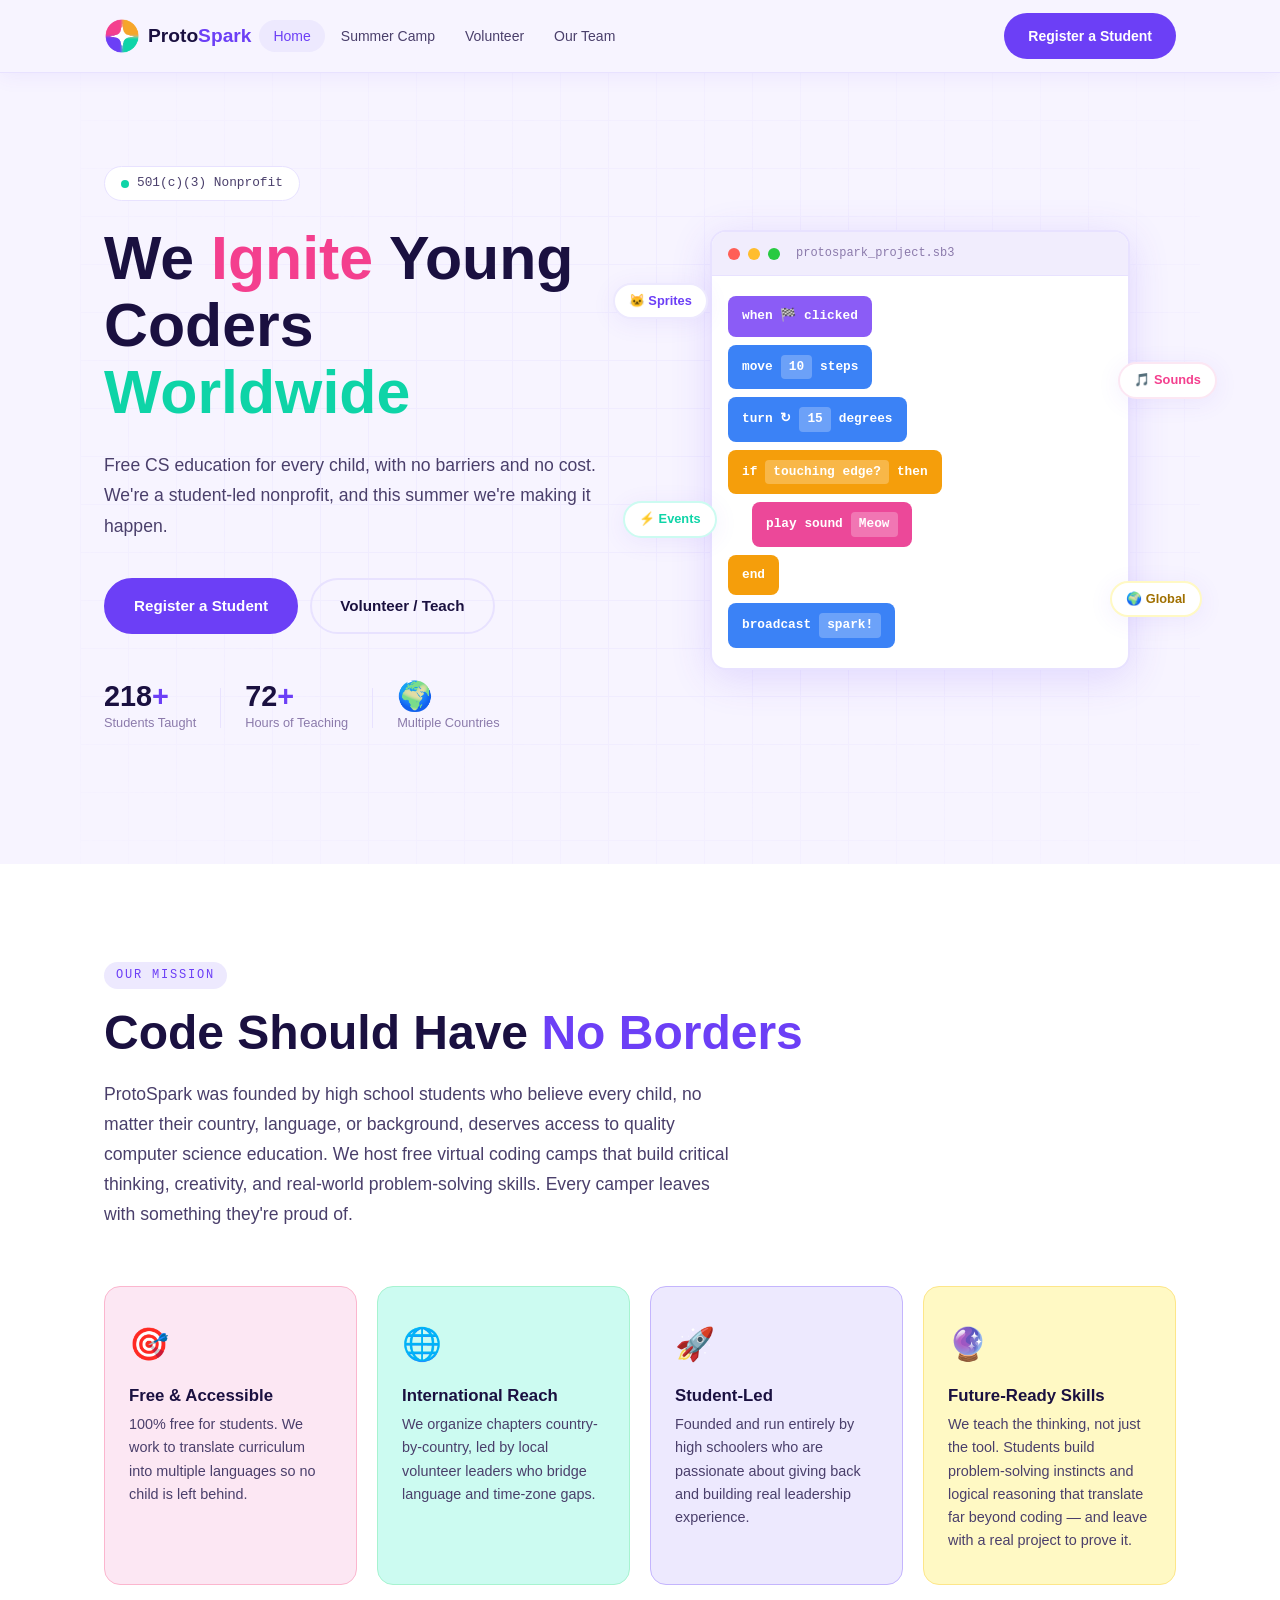
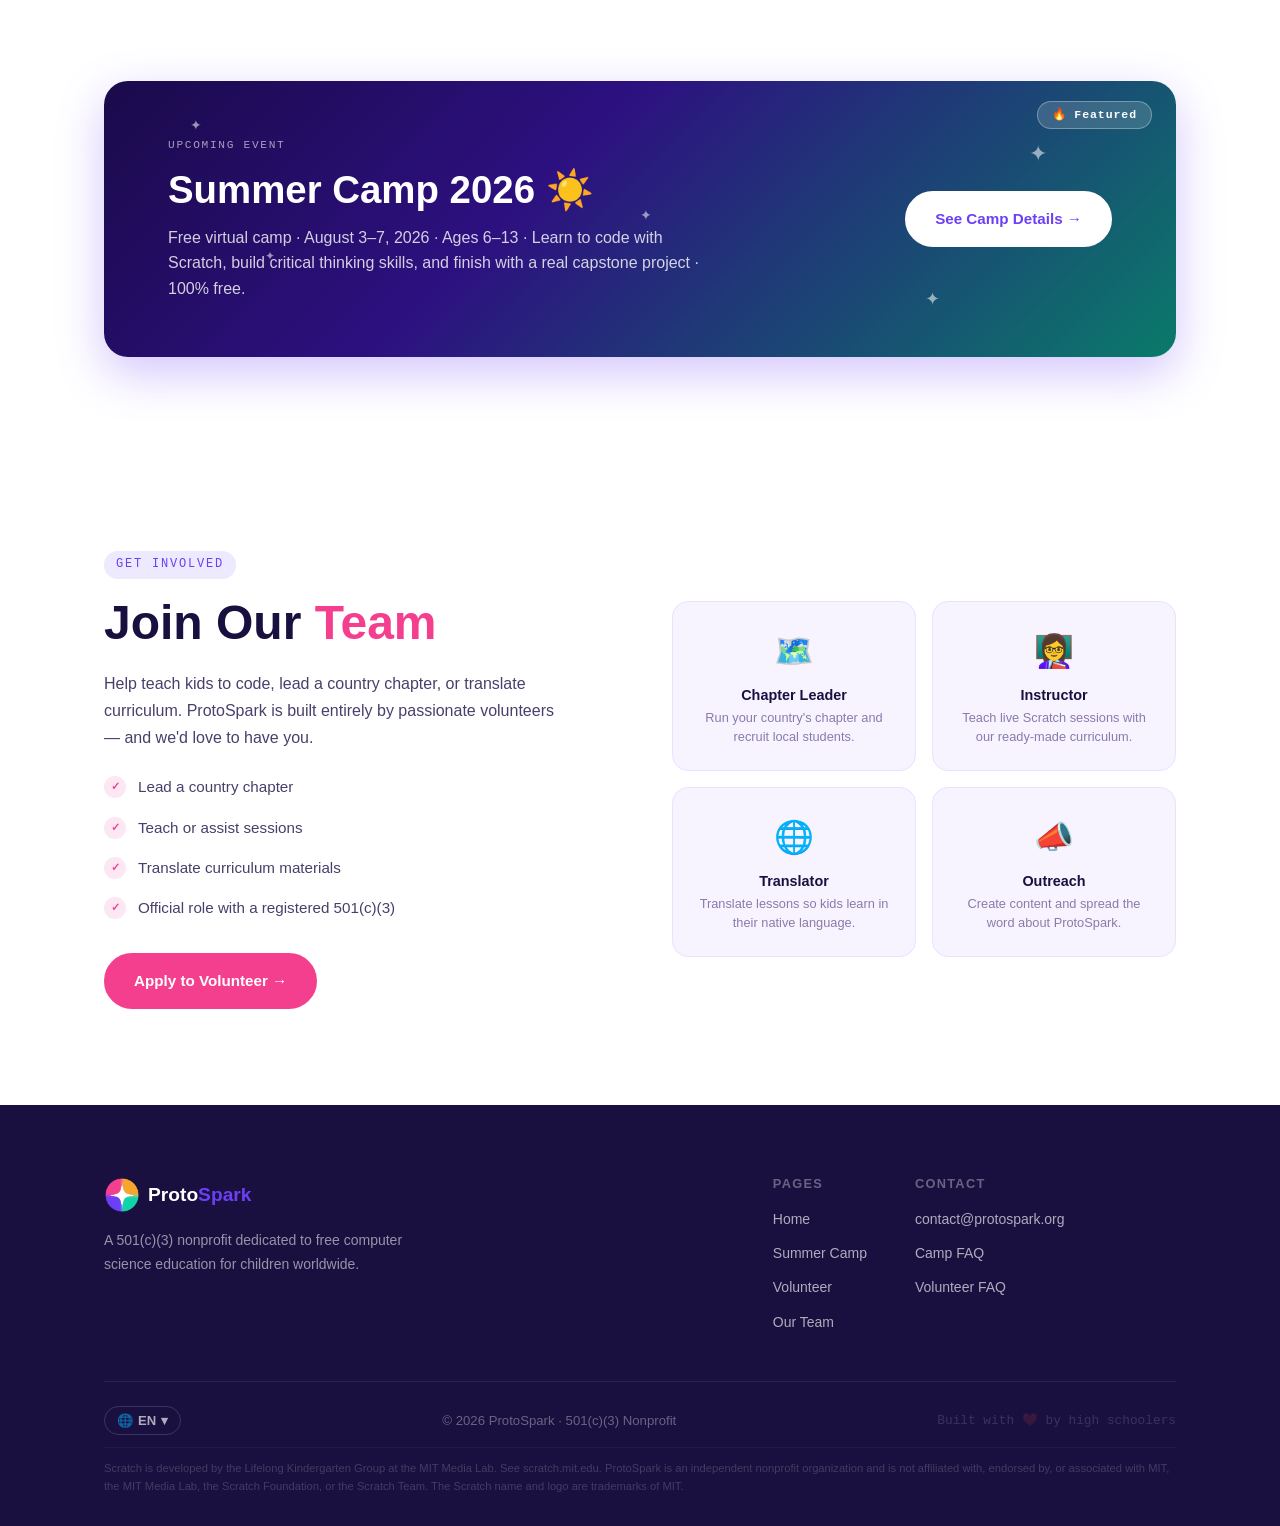
==== commit 4008a4fe: "Fix translation (cookie+reload), move lang selector to footer left" ====
--- a/index.html
+++ b/index.html
@@ -260,7 +260,6 @@
         </div>
       </div>
       <div class="footer-bottom">
-        <span>© 2026 ProtoSpark · 501(c)(3) Nonprofit</span>
         <div class="lang-selector footer-lang" id="lang-selector">
           <button class="lang-btn" onclick="toggleLangMenu()" aria-label="Select language">🌐 <span id="lang-label">EN</span> ▾</button>
           <div class="lang-menu" id="lang-menu">
@@ -276,6 +275,7 @@
             <button onclick="changeLang('it','IT')">Italiano</button>
           </div>
         </div>
+        <span>© 2026 ProtoSpark · 501(c)(3) Nonprofit</span>
         <span class="mono" style="font-size:0.8rem; opacity:0.4;">Built with ❤️ by high schoolers</span>
       </div>
       <div class="footer-scratch-disclaimer">
--- a/styles.css
+++ b/styles.css
@@ -1422,6 +1422,8 @@
 .footer-lang .lang-menu {
   bottom: calc(100% + 8px);
   top: auto;
+  right: auto;
+  left: 0;
 }
 
 /* ── Google Translate: hide toolbar, keep translation ── */
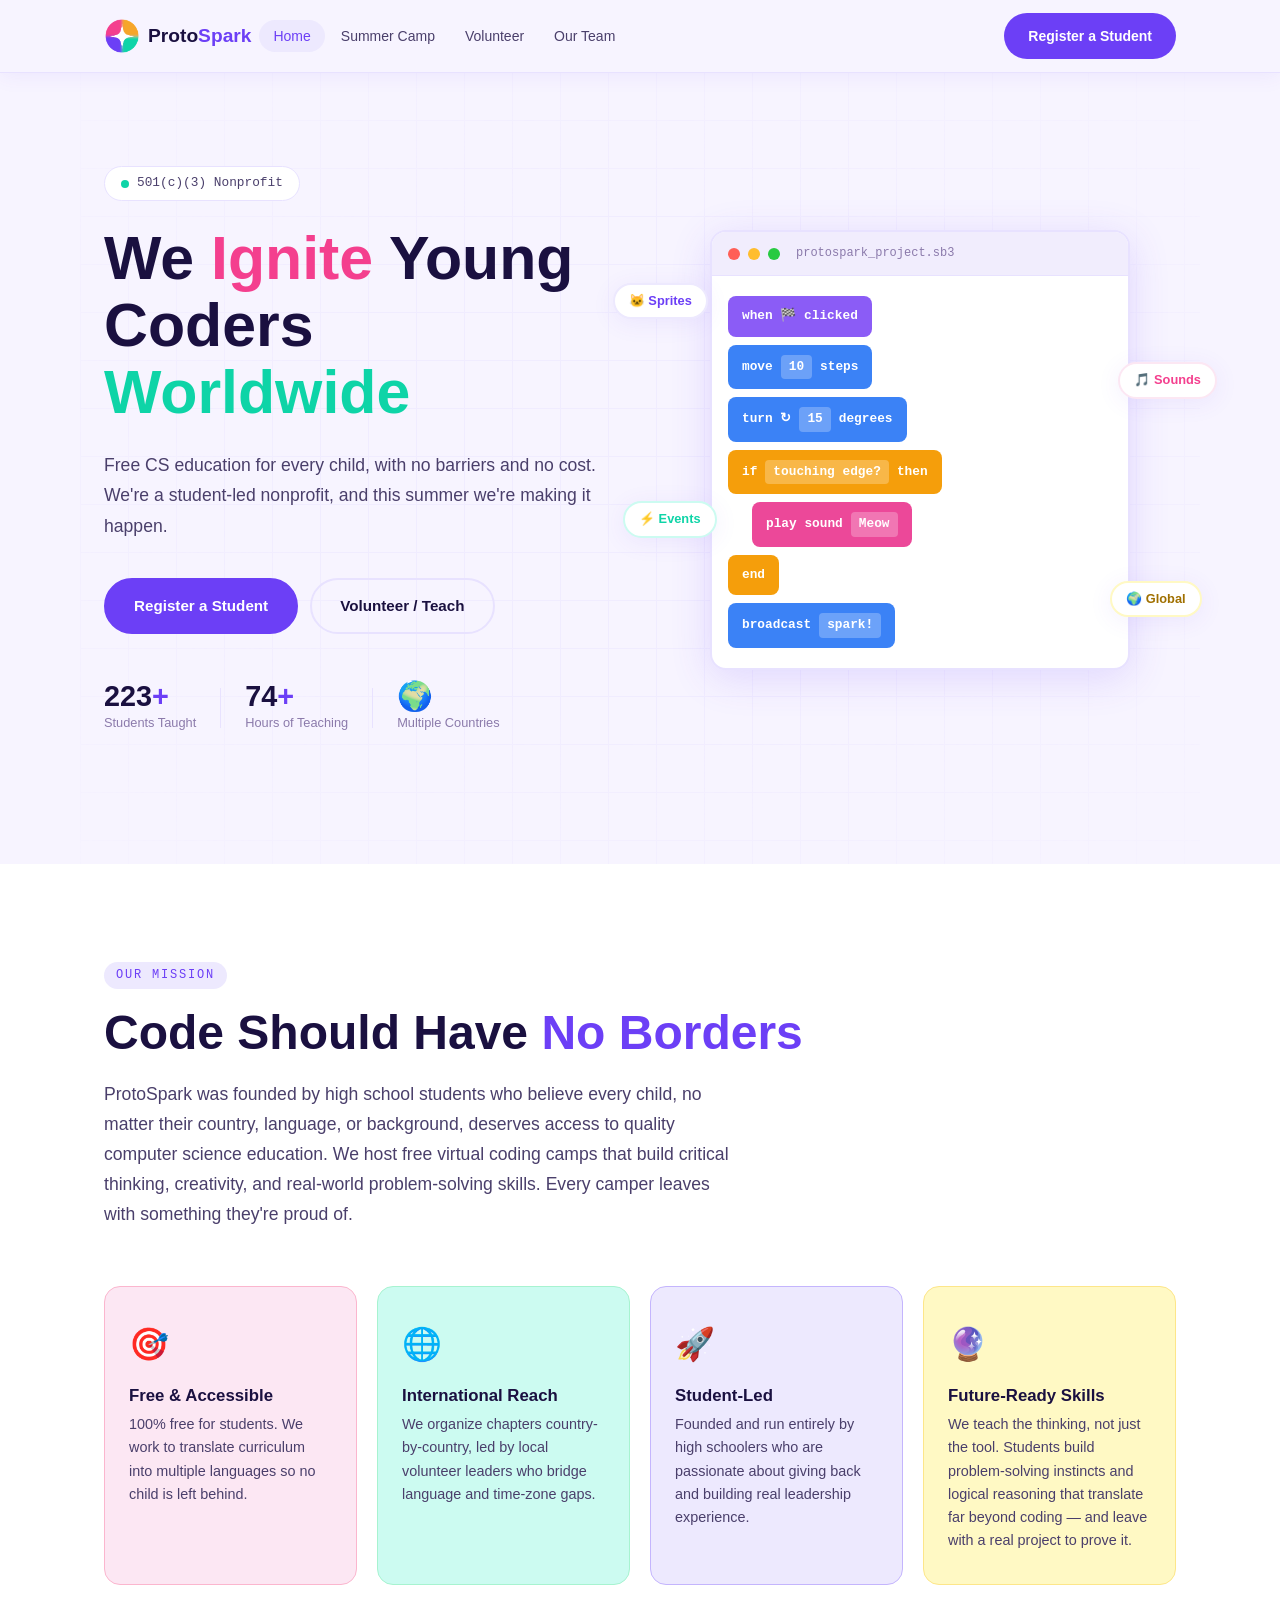
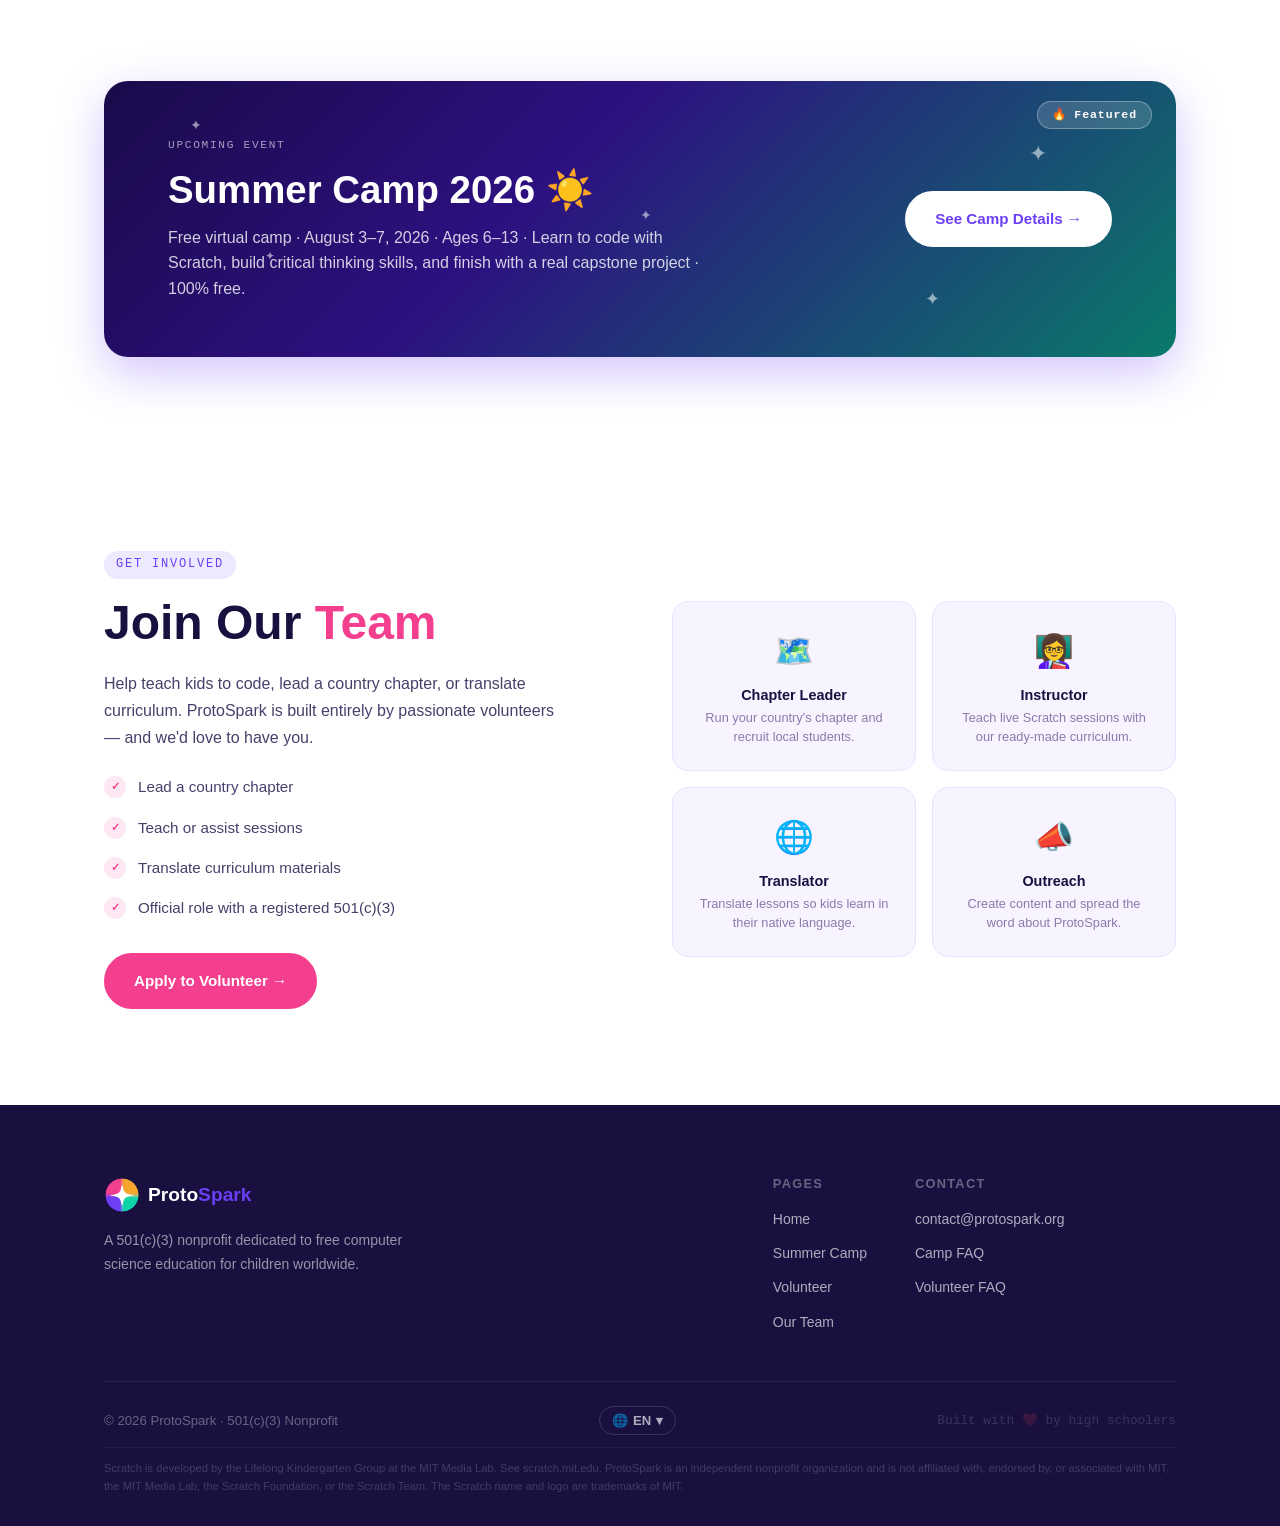
==== commit 06c31deb: "Fix translation with retry mechanism, restore lang selector to footer center" ====
--- a/index.html
+++ b/index.html
@@ -260,6 +260,7 @@
         </div>
       </div>
       <div class="footer-bottom">
+        <span>© 2026 ProtoSpark · 501(c)(3) Nonprofit</span>
         <div class="lang-selector footer-lang" id="lang-selector">
           <button class="lang-btn" onclick="toggleLangMenu()" aria-label="Select language">🌐 <span id="lang-label">EN</span> ▾</button>
           <div class="lang-menu" id="lang-menu">
@@ -275,7 +276,6 @@
             <button onclick="changeLang('it','IT')">Italiano</button>
           </div>
         </div>
-        <span>© 2026 ProtoSpark · 501(c)(3) Nonprofit</span>
         <span class="mono" style="font-size:0.8rem; opacity:0.4;">Built with ❤️ by high schoolers</span>
       </div>
       <div class="footer-scratch-disclaimer">
--- a/styles.css
+++ b/styles.css
@@ -1422,8 +1422,6 @@
 .footer-lang .lang-menu {
   bottom: calc(100% + 8px);
   top: auto;
-  right: auto;
-  left: 0;
 }
 
 /* ── Google Translate: hide toolbar, keep translation ── */
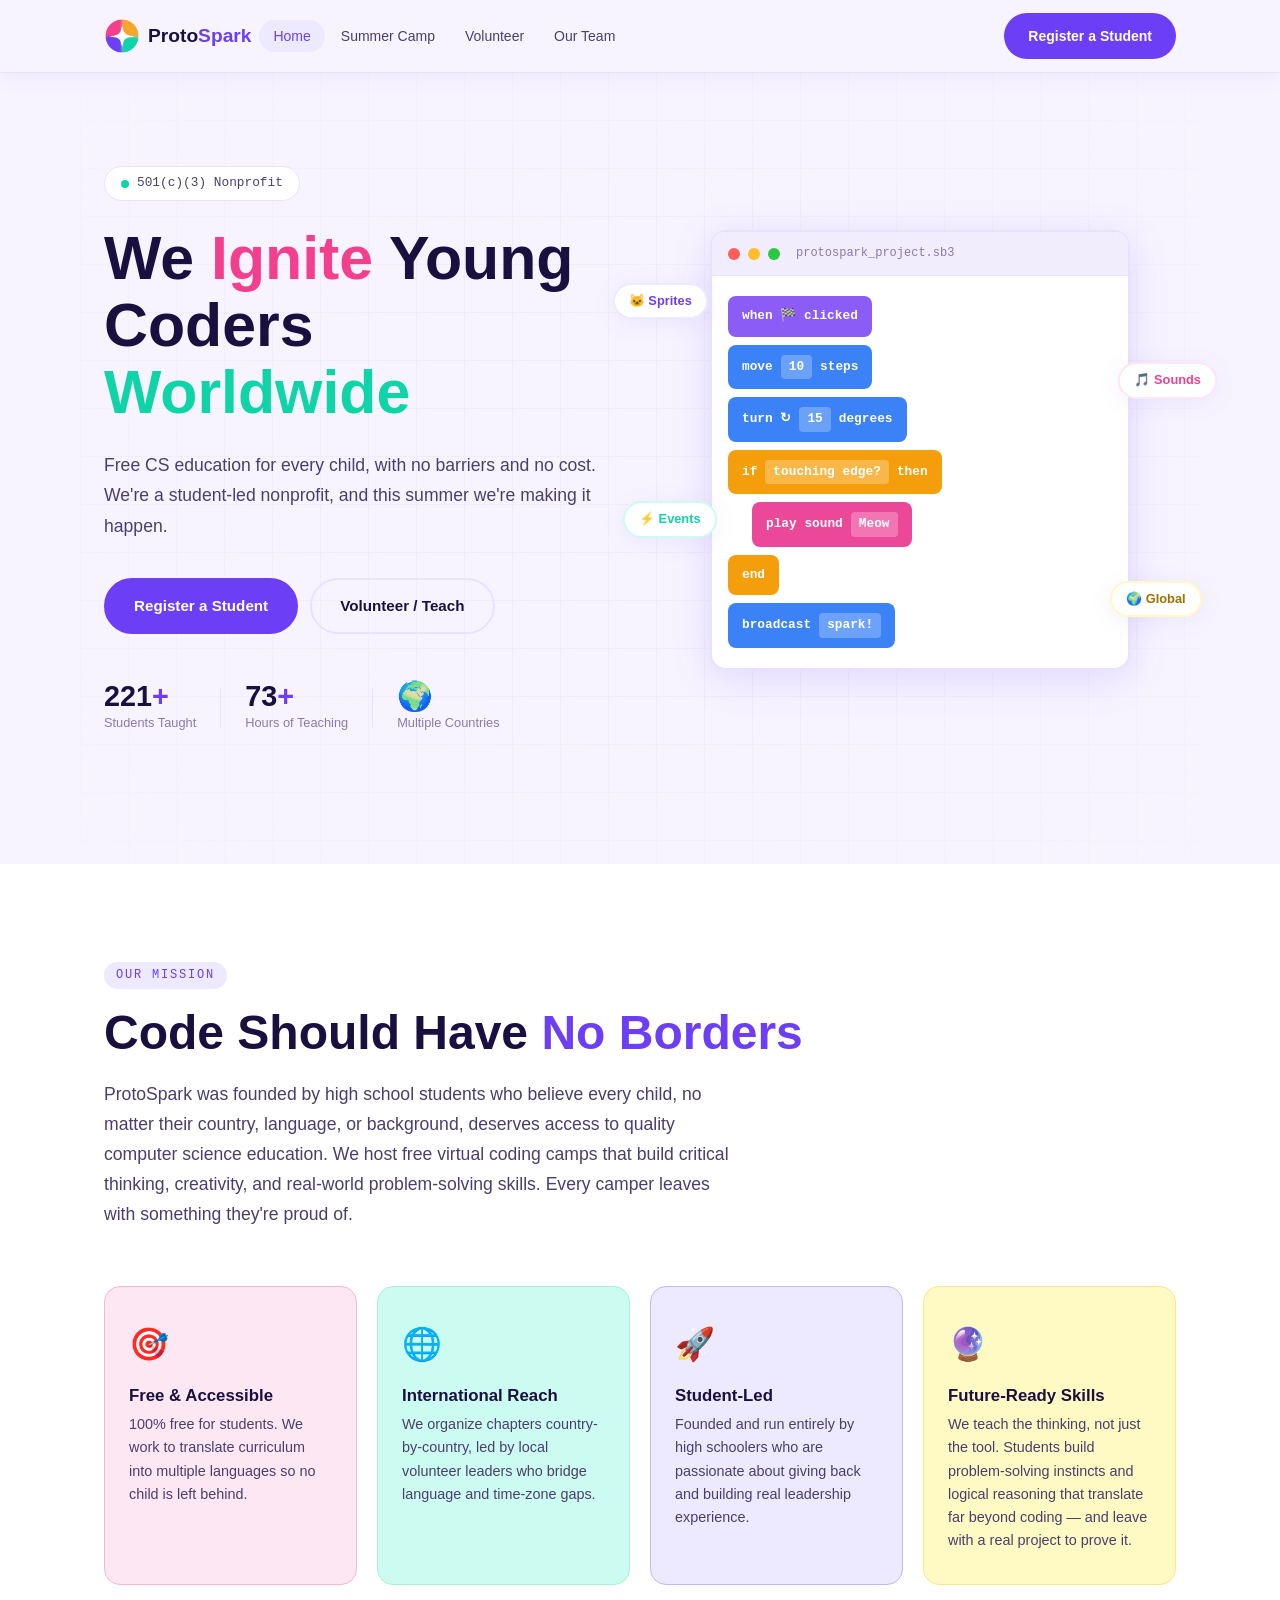
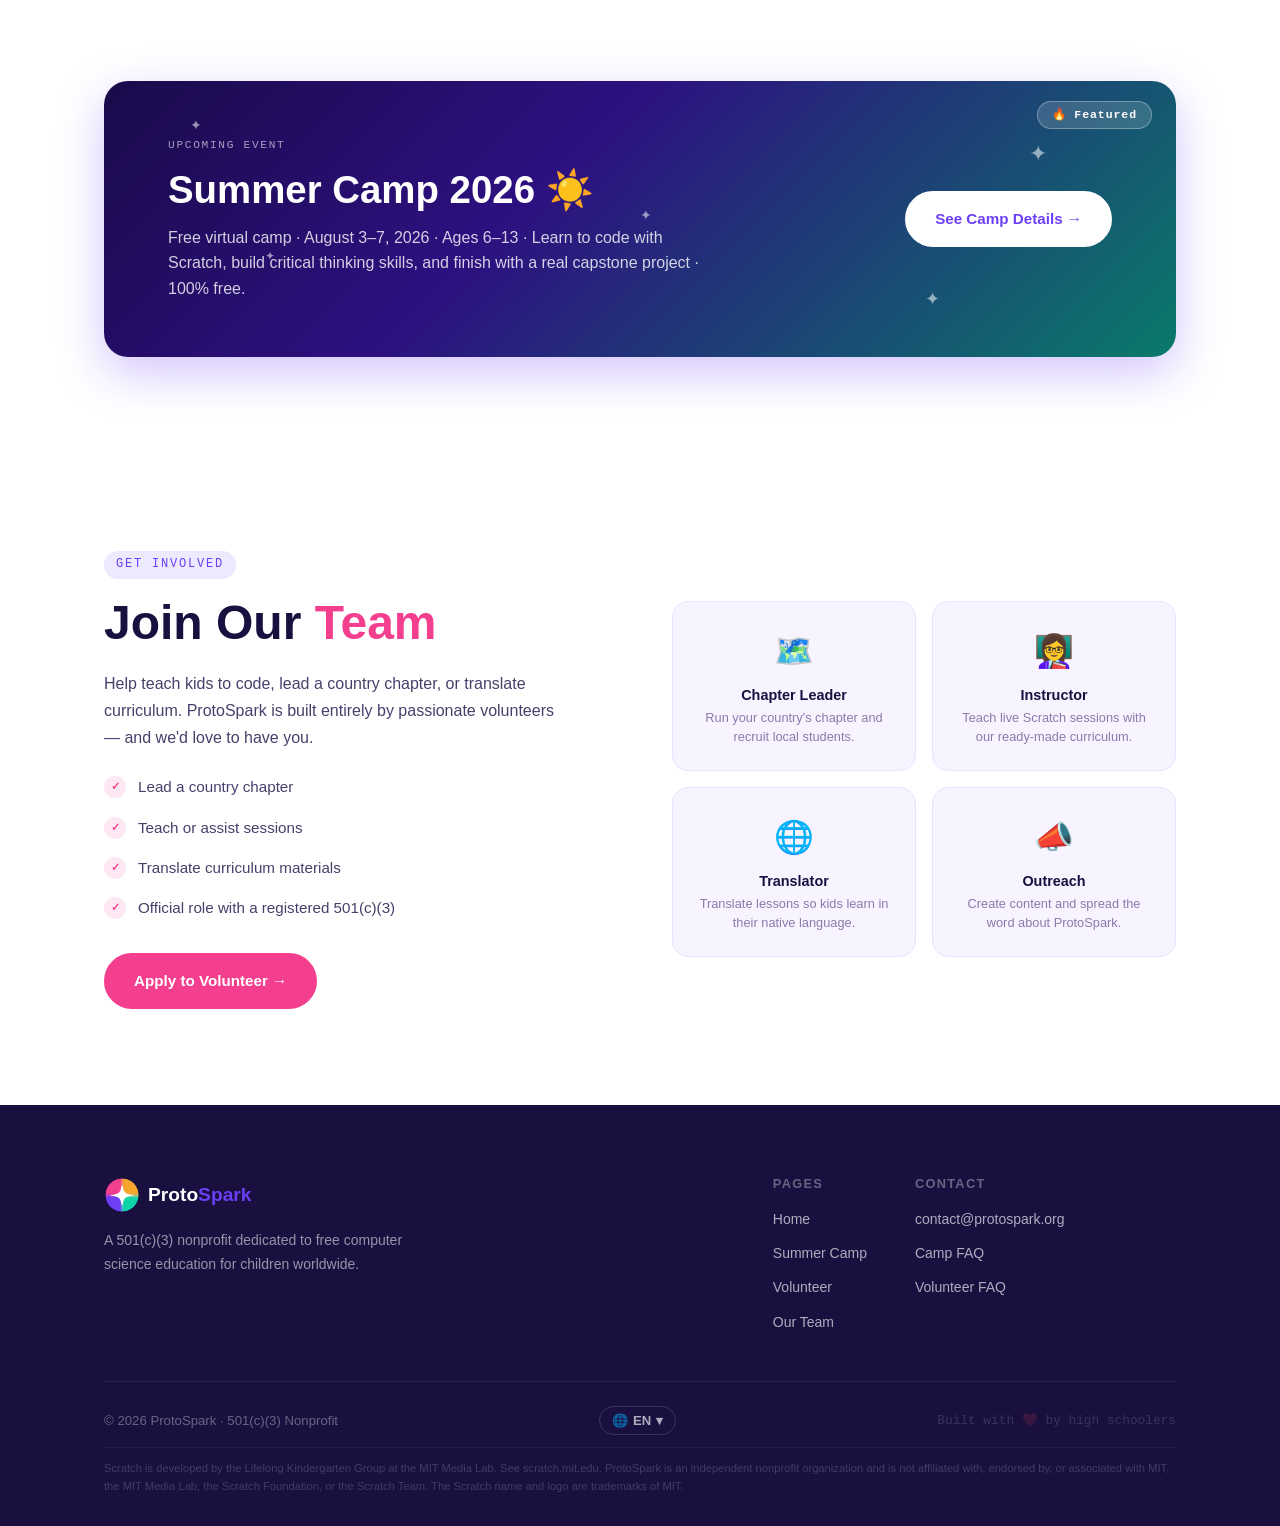
==== commit 7cbd7a5f: "Use real anchor links for translation, href set on dropdown open" ====
--- a/index.html
+++ b/index.html
@@ -264,16 +264,16 @@
         <div class="lang-selector footer-lang" id="lang-selector">
           <button class="lang-btn" onclick="toggleLangMenu()" aria-label="Select language">🌐 <span id="lang-label">EN</span> ▾</button>
           <div class="lang-menu" id="lang-menu">
-            <button onclick="changeLang('en','EN')">English</button>
-            <button onclick="changeLang('fr','FR')">Français</button>
-            <button onclick="changeLang('es','ES')">Español</button>
-            <button onclick="changeLang('ar','AR')">العربية</button>
-            <button onclick="changeLang('pt','PT')">Português</button>
-            <button onclick="changeLang('yo','YO')">Yoruba</button>
-            <button onclick="changeLang('hi','HI')">हिन्दी</button>
-            <button onclick="changeLang('de','DE')">Deutsch</button>
-            <button onclick="changeLang('zh-CN','ZH')">中文</button>
-            <button onclick="changeLang('it','IT')">Italiano</button>
+            <a data-lang="en" href="#">English</a>
+            <a data-lang="fr" href="#">Français</a>
+            <a data-lang="es" href="#">Español</a>
+            <a data-lang="ar" href="#">العربية</a>
+            <a data-lang="pt" href="#">Português</a>
+            <a data-lang="yo" href="#">Yoruba</a>
+            <a data-lang="hi" href="#">हिन्दी</a>
+            <a data-lang="de" href="#">Deutsch</a>
+            <a data-lang="zh-CN" href="#">中文</a>
+            <a data-lang="it" href="#">Italiano</a>
           </div>
         </div>
         <span class="mono" style="font-size:0.8rem; opacity:0.4;">Built with ❤️ by high schoolers</span>
@@ -284,8 +284,6 @@
     </div>
   </footer>
 
-  <div id="google_translate_element" style="display:none"></div>
   <script src="script.js"></script>
-  <script src="//translate.google.com/translate_a/element.js?cb=googleTranslateElementInit"></script>
 </body>
 </html>
--- a/styles.css
+++ b/styles.css
@@ -1399,7 +1399,7 @@
   overflow: hidden;
 }
 .lang-menu.open { display: block; }
-.lang-menu button {
+.lang-menu a {
   display: block;
   width: 100%;
   text-align: left;
@@ -1411,8 +1411,9 @@
   color: var(--text-mid);
   cursor: pointer;
   transition: background 0.1s, color 0.1s;
-}
-.lang-menu button:hover { background: var(--bg); color: var(--purple); }
+  text-decoration: none;
+}
+.lang-menu a:hover { background: var(--bg); color: var(--purple); }
 /* footer variant — opens upward, light colors on dark bg */
 .footer-lang .lang-btn {
   color: rgba(255,255,255,0.65);
@@ -1426,7 +1427,10 @@
 
 /* ── Google Translate: hide toolbar, keep translation ── */
 .goog-te-banner-frame,
-.goog-te-balloon-frame { display: none !important; }
+.goog-te-balloon-frame,
+.goog-te-ftab-float,
+#goog-gt-tt,
+.skiptranslate { display: none !important; }
 body { top: 0 !important; }
 .goog-te-gadget { display: none !important; }
 .goog-tooltip, .goog-tooltip:hover { display: none !important; }
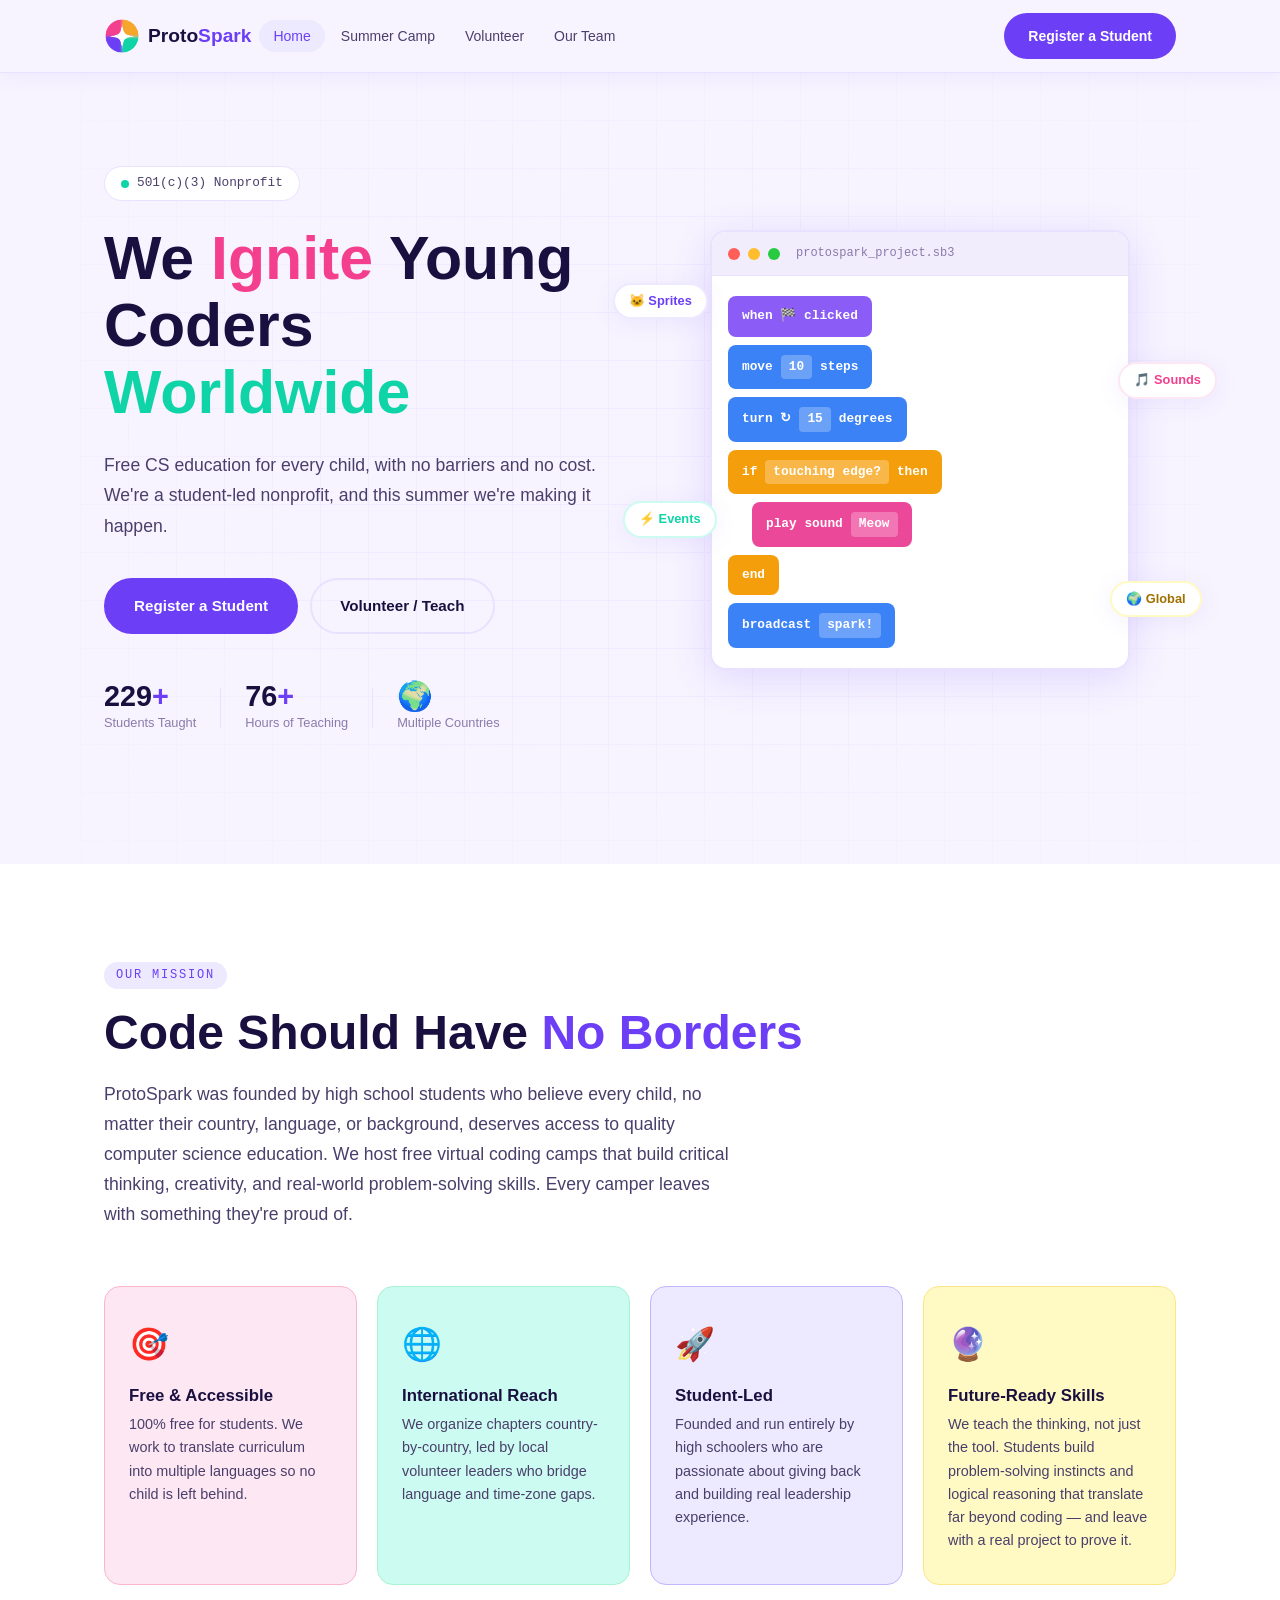
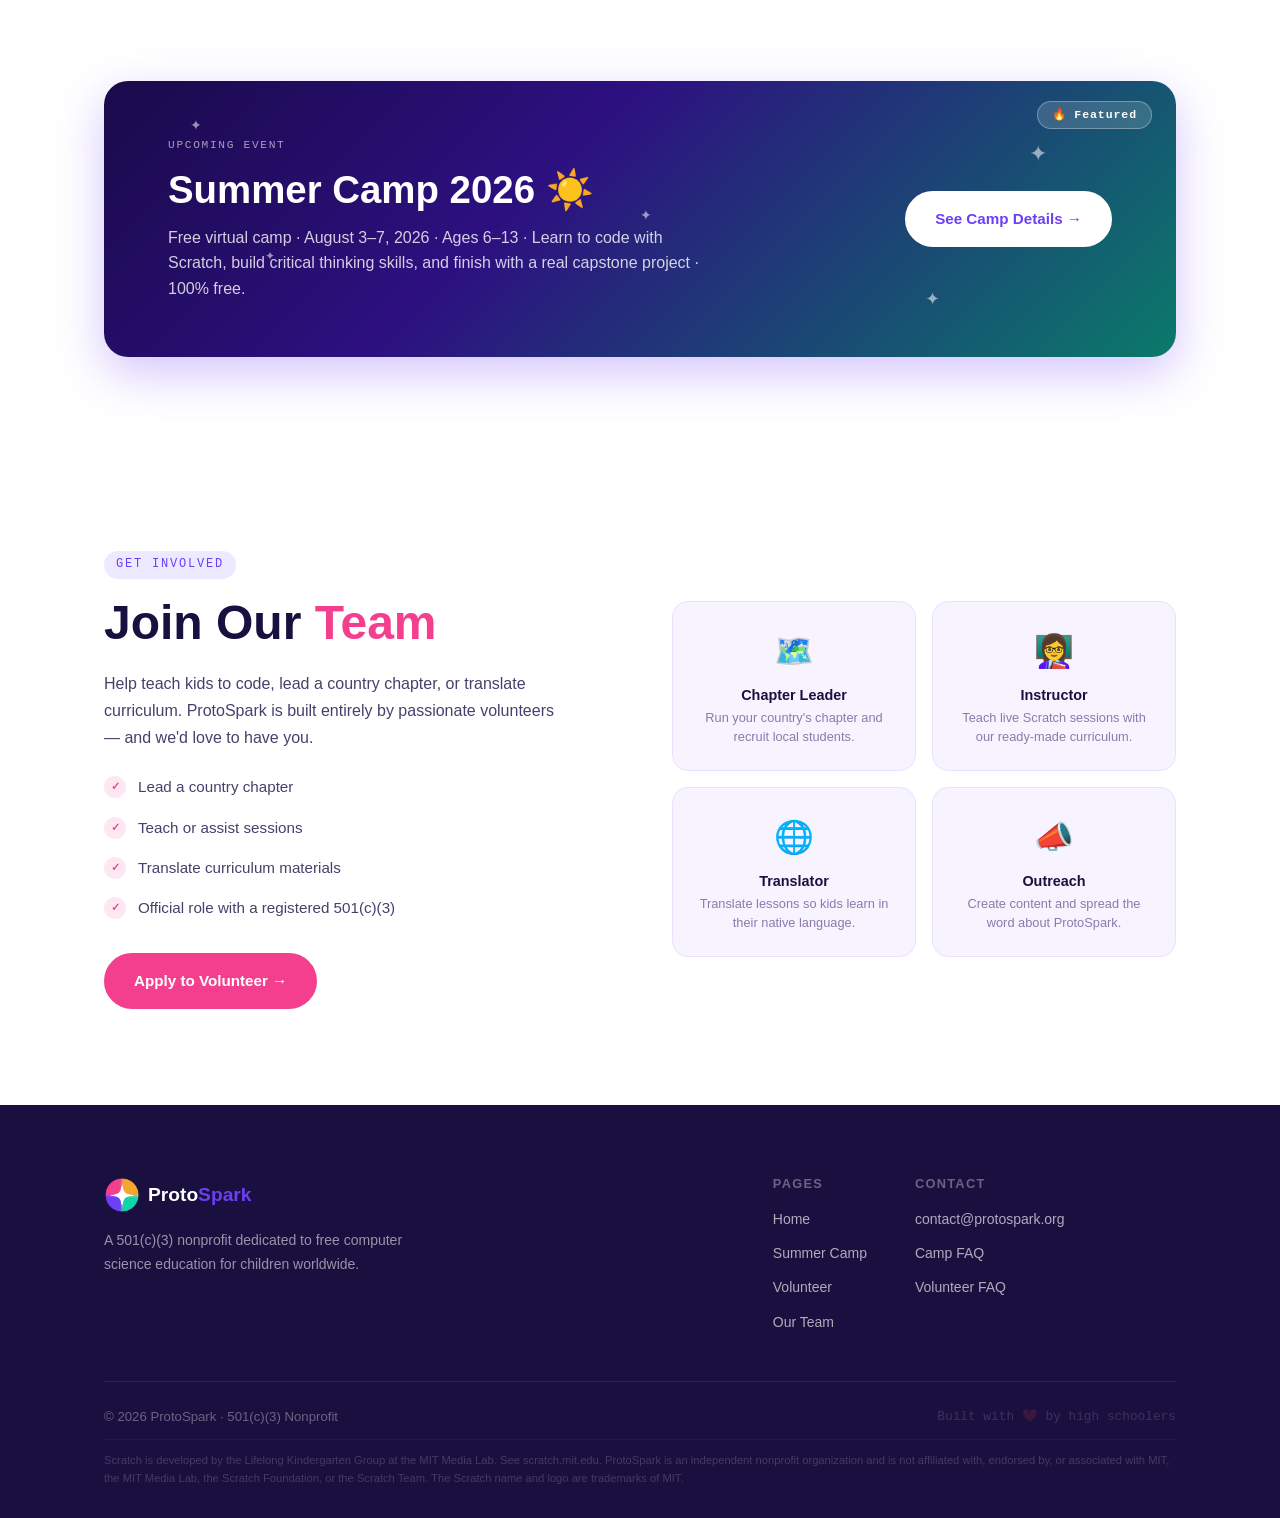
==== commit b6519624: "Replace custom lang selector with native Google Translate widget" ====
--- a/index.html
+++ b/index.html
@@ -261,21 +261,7 @@
       </div>
       <div class="footer-bottom">
         <span>© 2026 ProtoSpark · 501(c)(3) Nonprofit</span>
-        <div class="lang-selector footer-lang" id="lang-selector">
-          <button class="lang-btn" onclick="toggleLangMenu()" aria-label="Select language">🌐 <span id="lang-label">EN</span> ▾</button>
-          <div class="lang-menu" id="lang-menu">
-            <a data-lang="en" href="#">English</a>
-            <a data-lang="fr" href="#">Français</a>
-            <a data-lang="es" href="#">Español</a>
-            <a data-lang="ar" href="#">العربية</a>
-            <a data-lang="pt" href="#">Português</a>
-            <a data-lang="yo" href="#">Yoruba</a>
-            <a data-lang="hi" href="#">हिन्दी</a>
-            <a data-lang="de" href="#">Deutsch</a>
-            <a data-lang="zh-CN" href="#">中文</a>
-            <a data-lang="it" href="#">Italiano</a>
-          </div>
-        </div>
+        <div id="google_translate_element"></div>
         <span class="mono" style="font-size:0.8rem; opacity:0.4;">Built with ❤️ by high schoolers</span>
       </div>
       <div class="footer-scratch-disclaimer">
@@ -285,5 +271,6 @@
   </footer>
 
   <script src="script.js"></script>
+  <script src="//translate.google.com/translate_a/element.js?cb=googleTranslateElementInit"></script>
 </body>
 </html>
--- a/styles.css
+++ b/styles.css
@@ -1367,71 +1367,24 @@
 }
 
 /* ═══════════════════════════
-   LANGUAGE SELECTOR
-   ═══════════════════════════ */
-.lang-selector { position: relative; }
-.lang-btn {
-  display: flex; align-items: center; gap: 5px;
-  background: none;
-  border: 1.5px solid var(--border);
-  border-radius: 50px;
-  padding: 6px 12px;
-  font-size: 0.82rem;
-  font-family: var(--font-head);
-  font-weight: 600;
-  cursor: pointer;
-  color: var(--text);
-  white-space: nowrap;
-  transition: border-color 0.15s, color 0.15s;
-}
-.lang-btn:hover { border-color: var(--purple); color: var(--purple); }
-.lang-menu {
-  display: none;
-  position: absolute;
-  top: calc(100% + 8px);
-  right: 0;
-  background: #fff;
-  border: 1px solid var(--border);
-  border-radius: 14px;
-  box-shadow: 0 8px 32px rgba(108,63,246,0.13);
-  min-width: 170px;
-  z-index: 500;
-  overflow: hidden;
-}
-.lang-menu.open { display: block; }
-.lang-menu a {
-  display: block;
-  width: 100%;
-  text-align: left;
-  padding: 10px 16px;
-  background: none;
-  border: none;
-  font-size: 0.875rem;
-  font-family: var(--font-body);
-  color: var(--text-mid);
-  cursor: pointer;
-  transition: background 0.1s, color 0.1s;
-  text-decoration: none;
-}
-.lang-menu a:hover { background: var(--bg); color: var(--purple); }
-/* footer variant — opens upward, light colors on dark bg */
-.footer-lang .lang-btn {
-  color: rgba(255,255,255,0.65);
-  border-color: rgba(255,255,255,0.15);
-}
-.footer-lang .lang-btn:hover { color: #fff; border-color: rgba(255,255,255,0.4); }
-.footer-lang .lang-menu {
-  bottom: calc(100% + 8px);
-  top: auto;
-}
-
-/* ── Google Translate: hide toolbar, keep translation ── */
-.goog-te-banner-frame,
-.goog-te-balloon-frame,
-.goog-te-ftab-float,
-#goog-gt-tt,
-.skiptranslate { display: none !important; }
+   GOOGLE TRANSLATE WIDGET
+   ═══════════════════════════ */
+#google_translate_element .goog-te-gadget-simple {
+  background: transparent !important;
+  border: 1.5px solid rgba(255,255,255,0.2) !important;
+  border-radius: 50px !important;
+  padding: 5px 12px !important;
+}
+#google_translate_element .goog-te-gadget-simple a,
+#google_translate_element .goog-te-gadget-simple a:visited,
+#google_translate_element .goog-te-gadget-simple span {
+  color: rgba(255,255,255,0.65) !important;
+  font-family: 'Space Grotesk', sans-serif !important;
+  font-size: 0.82rem !important;
+  font-weight: 600 !important;
+  text-decoration: none !important;
+}
+#google_translate_element .goog-te-gadget-simple img { display: none !important; }
+.goog-te-banner-frame { display: none !important; }
 body { top: 0 !important; }
-.goog-te-gadget { display: none !important; }
-.goog-tooltip, .goog-tooltip:hover { display: none !important; }
 .goog-text-highlight { background: none !important; box-shadow: none !important; }
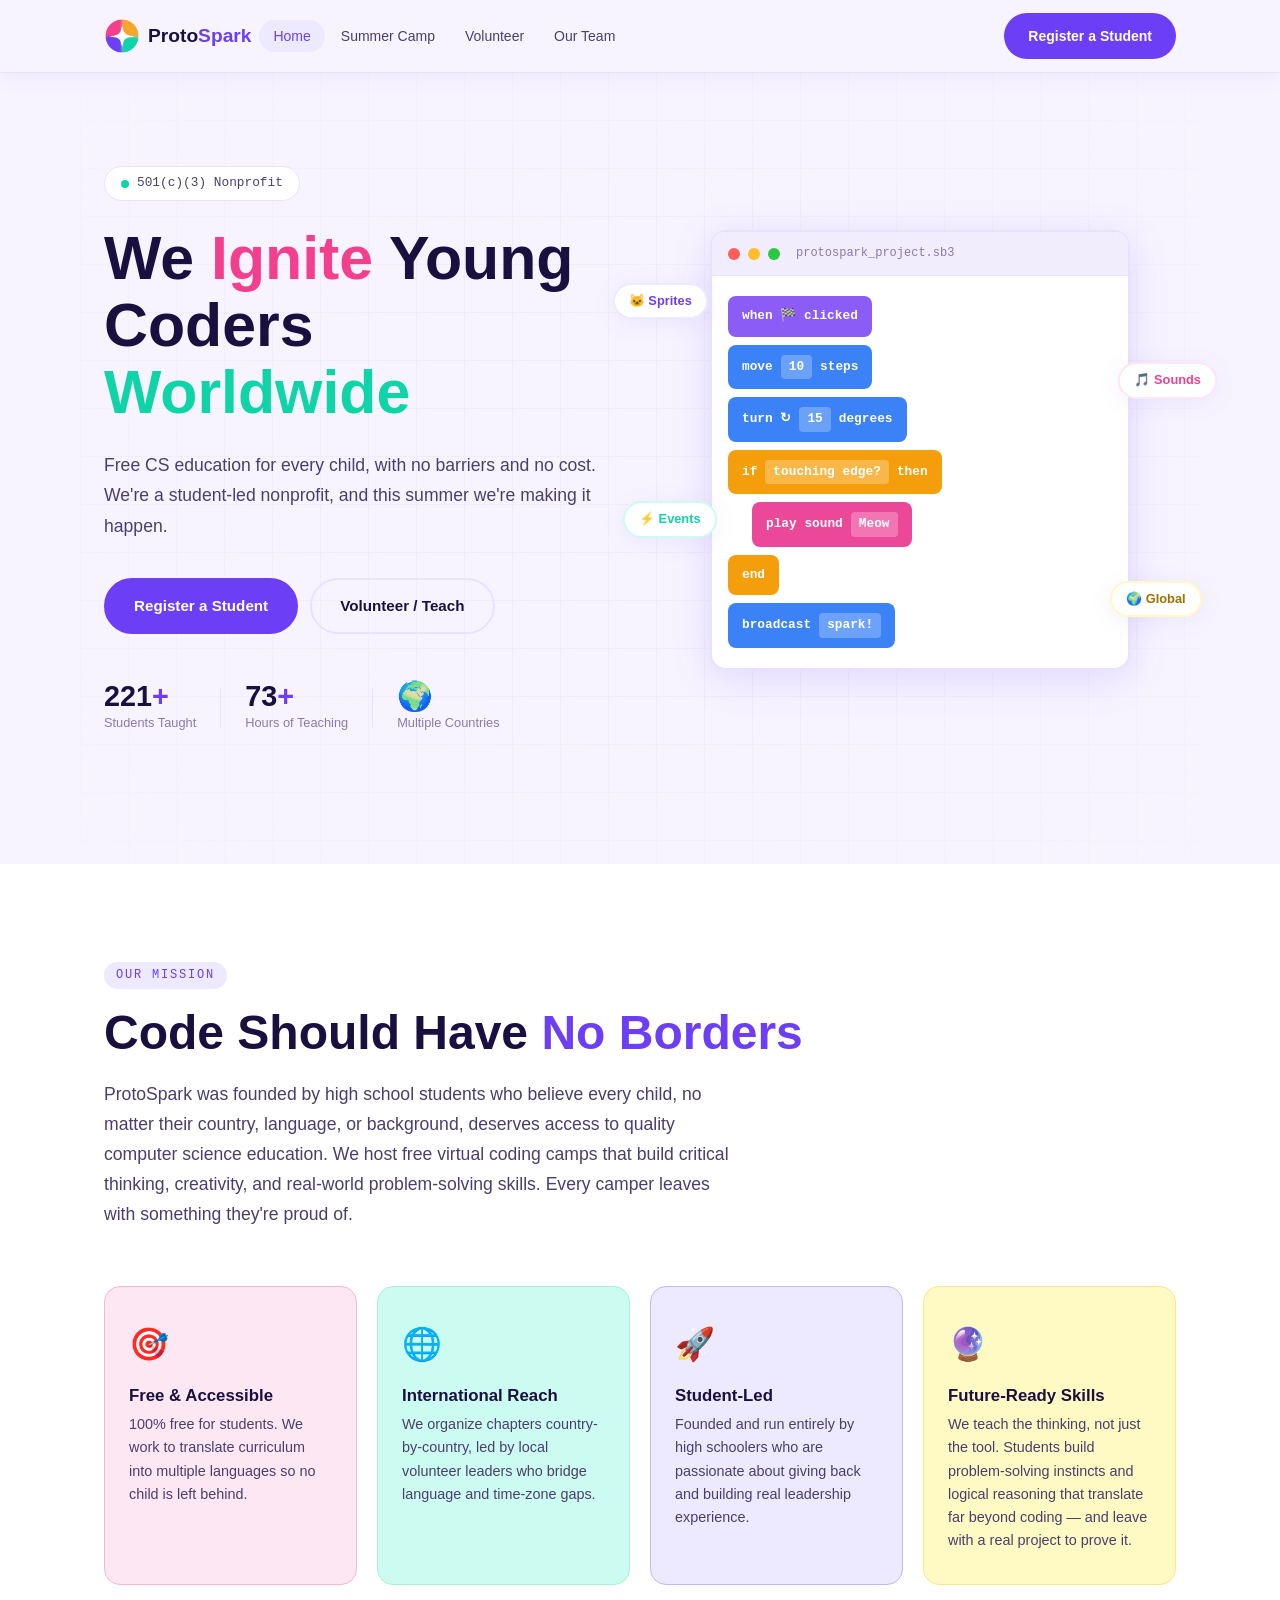
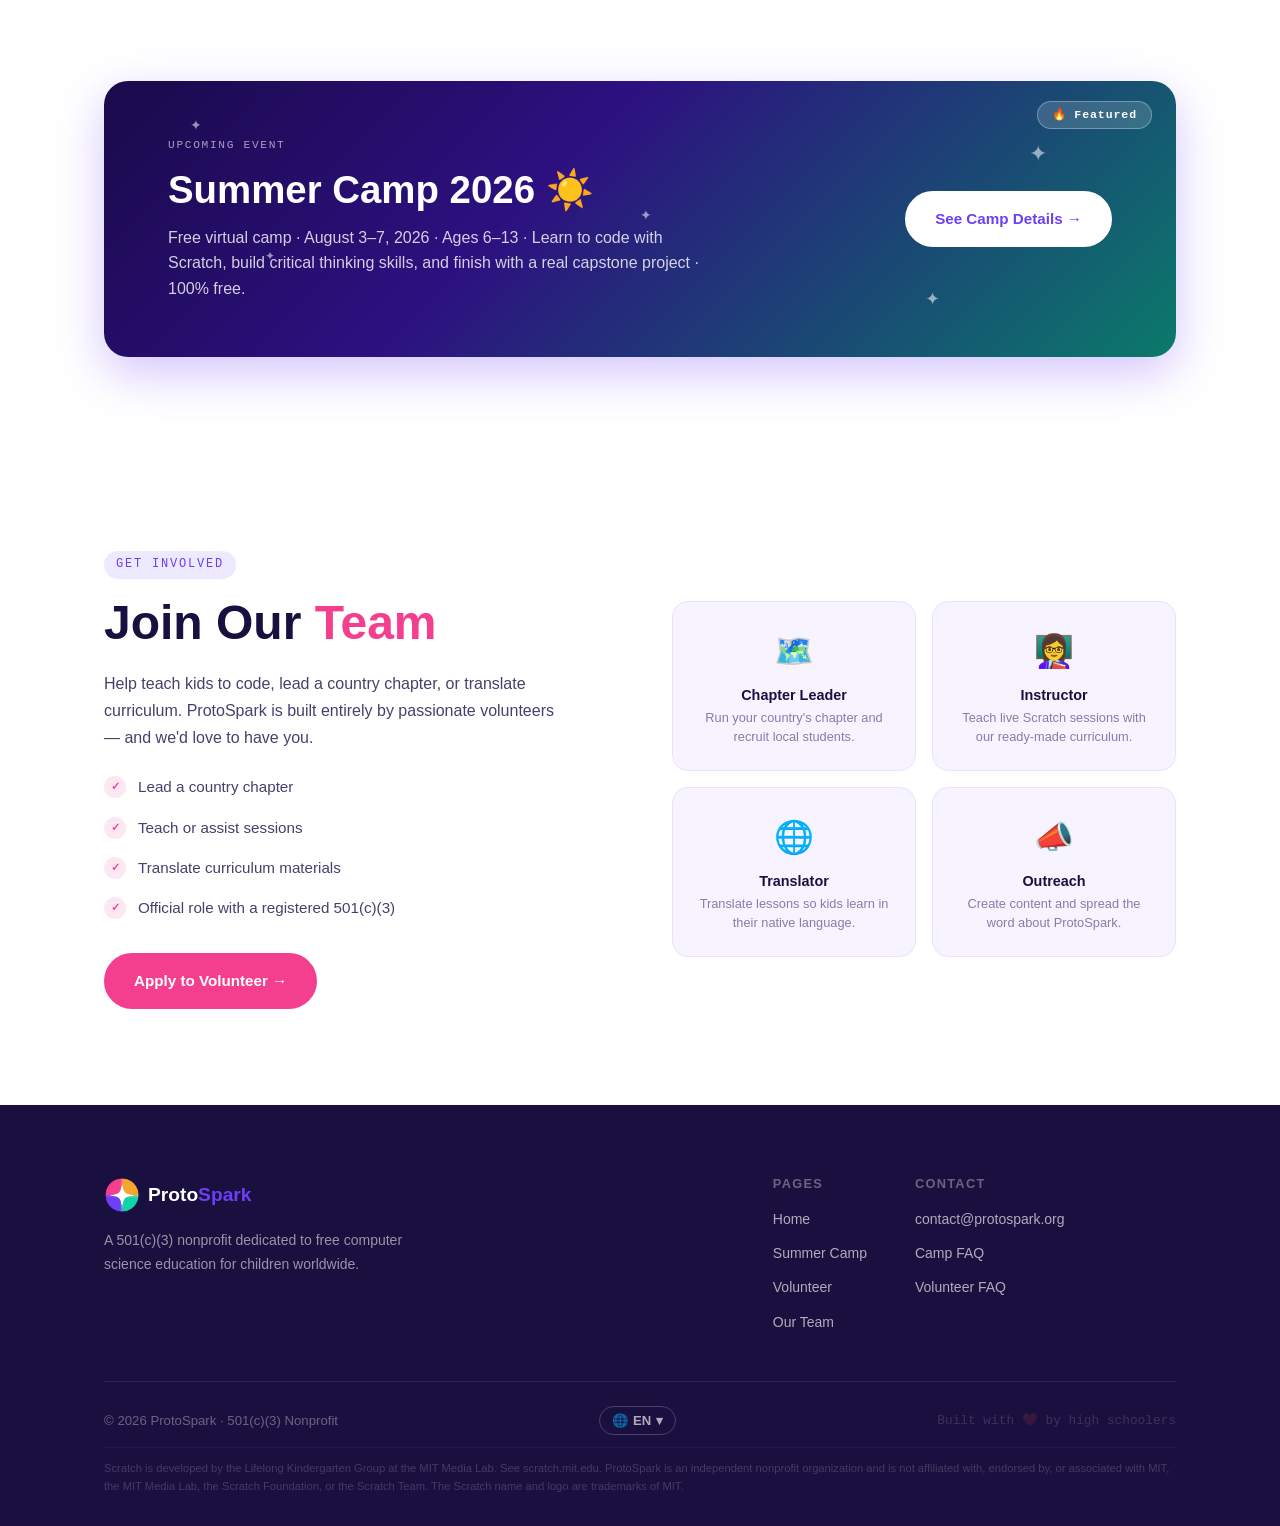
==== commit 07773b89: "Translation via MyMemory API, restore custom lang selector" ====
--- a/index.html
+++ b/index.html
@@ -261,7 +261,21 @@
       </div>
       <div class="footer-bottom">
         <span>© 2026 ProtoSpark · 501(c)(3) Nonprofit</span>
-        <div id="google_translate_element"></div>
+        <div class="lang-selector footer-lang" id="lang-selector">
+          <button class="lang-btn" onclick="toggleLangMenu()" aria-label="Select language">🌐 <span id="lang-label">EN</span> ▾</button>
+          <div class="lang-menu" id="lang-menu">
+            <button onclick="changeLang('en','EN')">English</button>
+            <button onclick="changeLang('fr','FR')">Français</button>
+            <button onclick="changeLang('es','ES')">Español</button>
+            <button onclick="changeLang('ar','AR')">العربية</button>
+            <button onclick="changeLang('pt','PT')">Português</button>
+            <button onclick="changeLang('yo','YO')">Yoruba</button>
+            <button onclick="changeLang('hi','HI')">हिन्दी</button>
+            <button onclick="changeLang('de','DE')">Deutsch</button>
+            <button onclick="changeLang('zh-CN','ZH')">中文</button>
+            <button onclick="changeLang('it','IT')">Italiano</button>
+          </div>
+        </div>
         <span class="mono" style="font-size:0.8rem; opacity:0.4;">Built with ❤️ by high schoolers</span>
       </div>
       <div class="footer-scratch-disclaimer">
@@ -271,6 +285,5 @@
   </footer>
 
   <script src="script.js"></script>
-  <script src="//translate.google.com/translate_a/element.js?cb=googleTranslateElementInit"></script>
 </body>
 </html>
--- a/styles.css
+++ b/styles.css
@@ -1367,24 +1367,32 @@
 }
 
 /* ═══════════════════════════
-   GOOGLE TRANSLATE WIDGET
-   ═══════════════════════════ */
-#google_translate_element .goog-te-gadget-simple {
-  background: transparent !important;
-  border: 1.5px solid rgba(255,255,255,0.2) !important;
-  border-radius: 50px !important;
-  padding: 5px 12px !important;
-}
-#google_translate_element .goog-te-gadget-simple a,
-#google_translate_element .goog-te-gadget-simple a:visited,
-#google_translate_element .goog-te-gadget-simple span {
-  color: rgba(255,255,255,0.65) !important;
-  font-family: 'Space Grotesk', sans-serif !important;
-  font-size: 0.82rem !important;
-  font-weight: 600 !important;
-  text-decoration: none !important;
-}
-#google_translate_element .goog-te-gadget-simple img { display: none !important; }
-.goog-te-banner-frame { display: none !important; }
-body { top: 0 !important; }
-.goog-text-highlight { background: none !important; box-shadow: none !important; }
+   LANGUAGE SELECTOR
+   ═══════════════════════════ */
+.lang-selector { position: relative; }
+.lang-btn {
+  display: flex; align-items: center; gap: 5px;
+  background: none; border: 1.5px solid rgba(255,255,255,0.2);
+  border-radius: 50px; padding: 6px 12px;
+  font-size: 0.82rem; font-family: var(--font-head);
+  font-weight: 600; cursor: pointer;
+  color: rgba(255,255,255,0.65); white-space: nowrap;
+  transition: border-color 0.15s, color 0.15s;
+}
+.lang-btn:hover { border-color: rgba(255,255,255,0.5); color: #fff; }
+.lang-menu {
+  display: none; position: absolute;
+  bottom: calc(100% + 8px); right: 0;
+  background: #fff; border: 1px solid var(--border);
+  border-radius: 14px; box-shadow: 0 8px 32px rgba(108,63,246,0.13);
+  min-width: 160px; z-index: 500; overflow: hidden;
+}
+.lang-menu.open { display: block; }
+.lang-menu button {
+  display: block; width: 100%; text-align: left;
+  padding: 10px 16px; background: none; border: none;
+  font-size: 0.875rem; font-family: var(--font-body);
+  color: var(--text-mid); cursor: pointer;
+  transition: background 0.1s, color 0.1s;
+}
+.lang-menu button:hover { background: var(--bg); color: var(--purple); }
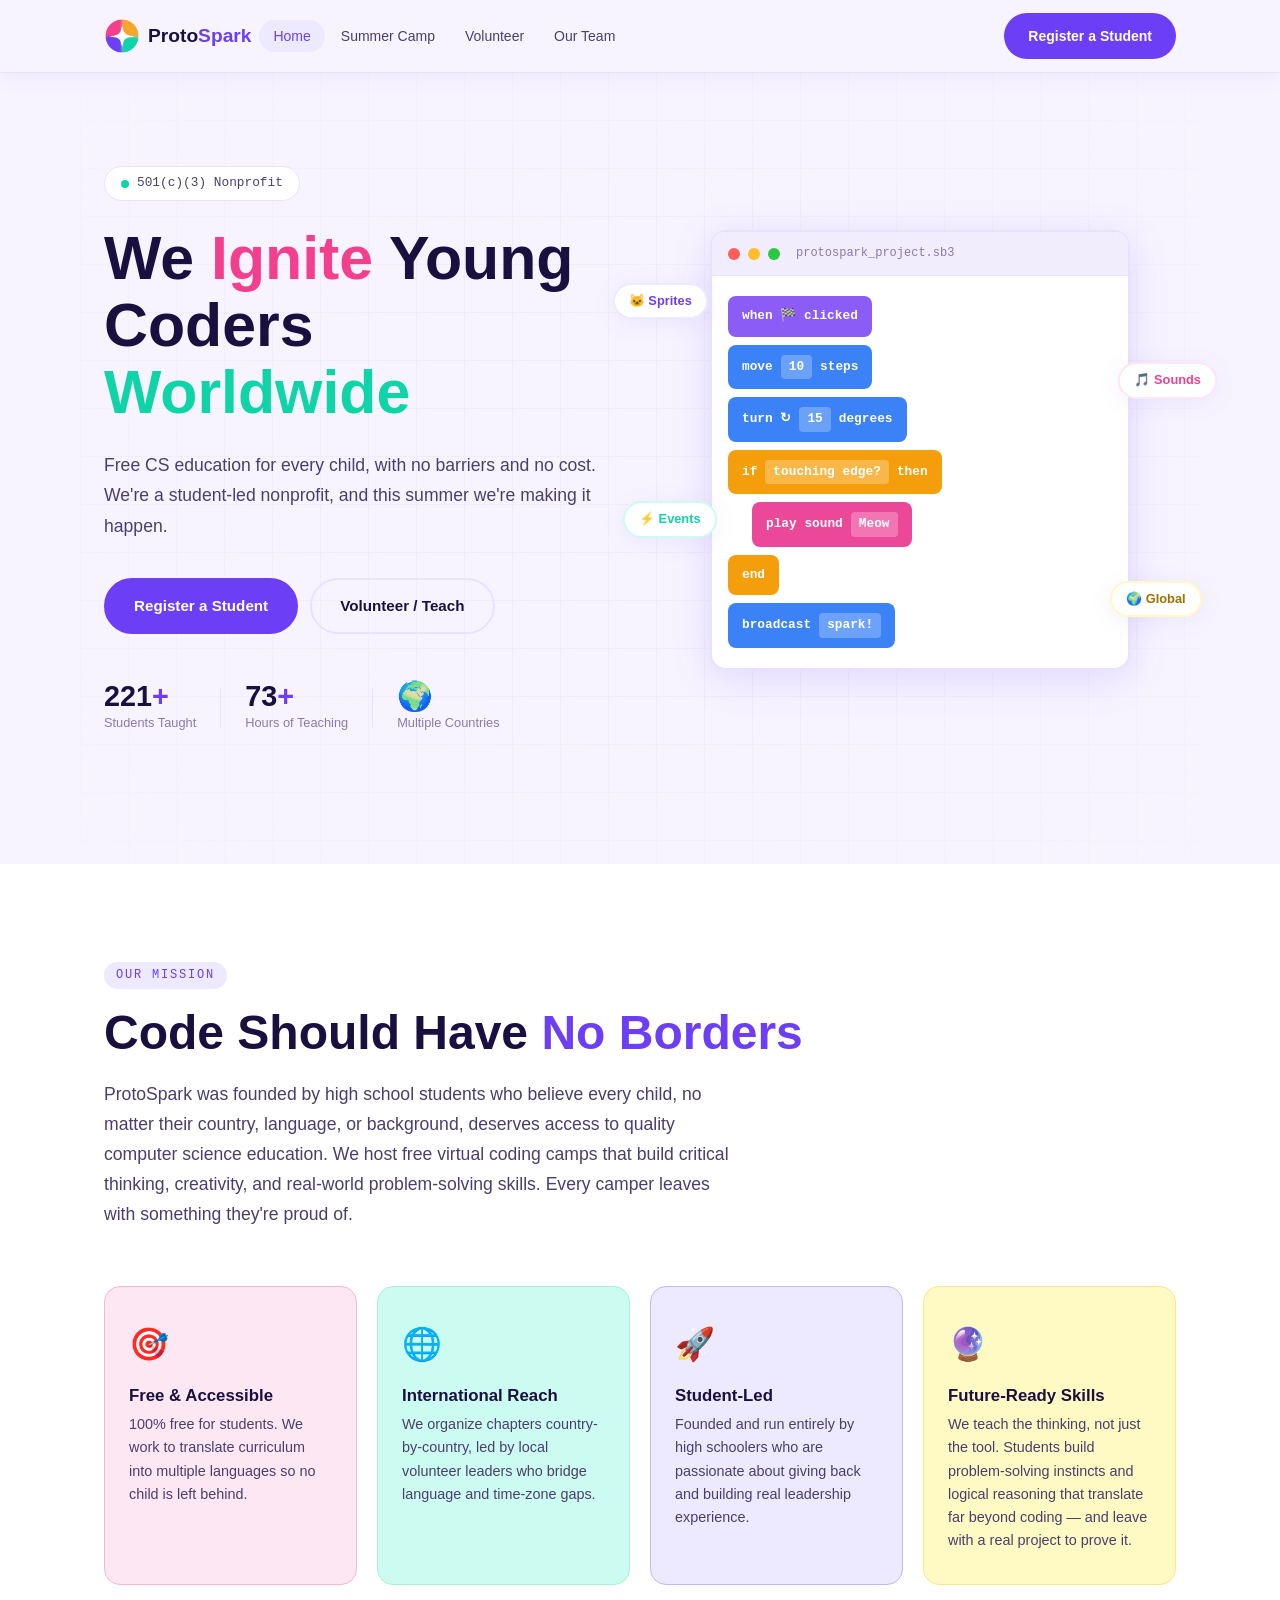
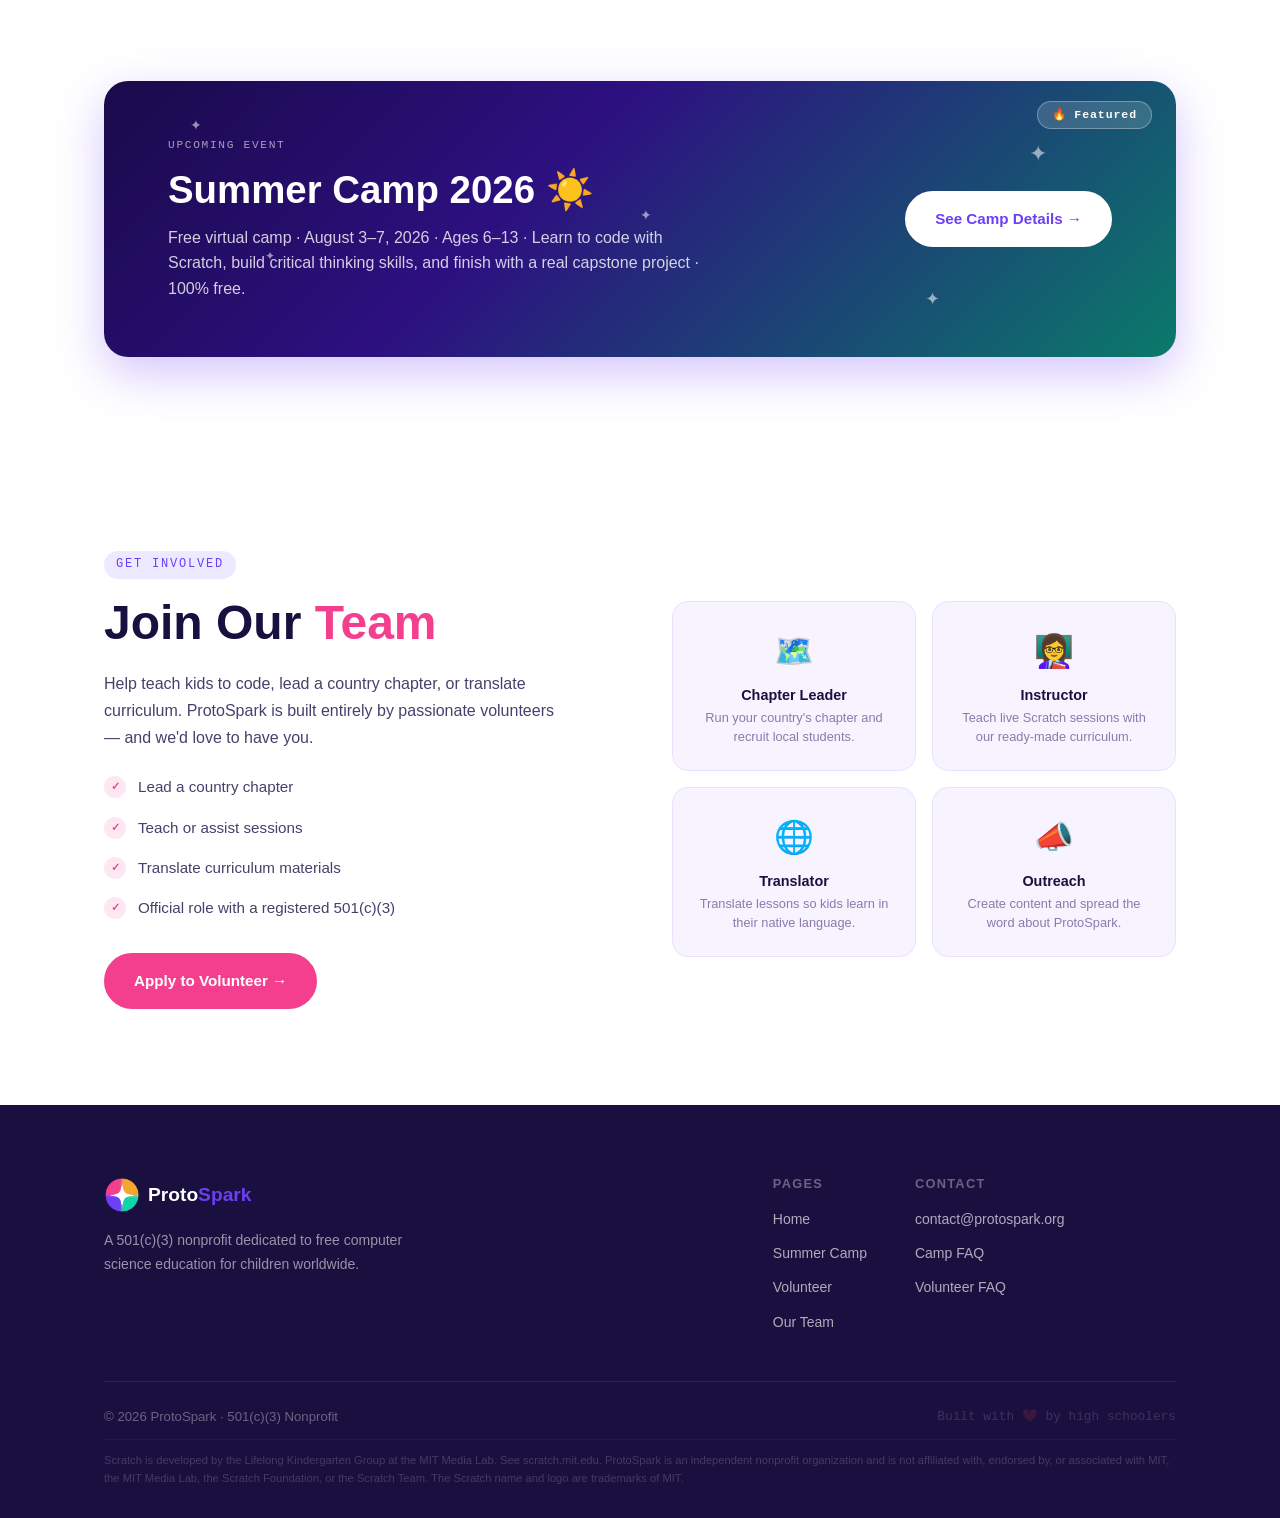
==== commit acb37147: "Remove translation feature Co-Authored-By: Claude Sonnet 4.6 <noreply@anthropic.com>" ====
--- a/index.html
+++ b/index.html
@@ -261,22 +261,7 @@
       </div>
       <div class="footer-bottom">
         <span>© 2026 ProtoSpark · 501(c)(3) Nonprofit</span>
-        <div class="lang-selector footer-lang" id="lang-selector">
-          <button class="lang-btn" onclick="toggleLangMenu()" aria-label="Select language">🌐 <span id="lang-label">EN</span> ▾</button>
-          <div class="lang-menu" id="lang-menu">
-            <button onclick="changeLang('en','EN')">English</button>
-            <button onclick="changeLang('fr','FR')">Français</button>
-            <button onclick="changeLang('es','ES')">Español</button>
-            <button onclick="changeLang('ar','AR')">العربية</button>
-            <button onclick="changeLang('pt','PT')">Português</button>
-            <button onclick="changeLang('yo','YO')">Yoruba</button>
-            <button onclick="changeLang('hi','HI')">हिन्दी</button>
-            <button onclick="changeLang('de','DE')">Deutsch</button>
-            <button onclick="changeLang('zh-CN','ZH')">中文</button>
-            <button onclick="changeLang('it','IT')">Italiano</button>
-          </div>
-        </div>
-        <span class="mono" style="font-size:0.8rem; opacity:0.4;">Built with ❤️ by high schoolers</span>
+<span class="mono" style="font-size:0.8rem; opacity:0.4;">Built with ❤️ by high schoolers</span>
       </div>
       <div class="footer-scratch-disclaimer">
         Scratch is developed by the Lifelong Kindergarten Group at the MIT Media Lab. See scratch.mit.edu. ProtoSpark is an independent nonprofit organization and is not affiliated with, endorsed by, or associated with MIT, the MIT Media Lab, the Scratch Foundation, or the Scratch Team. The Scratch name and logo are trademarks of MIT.
--- a/styles.css
+++ b/styles.css
@@ -1366,33 +1366,3 @@
   .page-hero-deco  { display: none; }
 }
 
-/* ═══════════════════════════
-   LANGUAGE SELECTOR
-   ═══════════════════════════ */
-.lang-selector { position: relative; }
-.lang-btn {
-  display: flex; align-items: center; gap: 5px;
-  background: none; border: 1.5px solid rgba(255,255,255,0.2);
-  border-radius: 50px; padding: 6px 12px;
-  font-size: 0.82rem; font-family: var(--font-head);
-  font-weight: 600; cursor: pointer;
-  color: rgba(255,255,255,0.65); white-space: nowrap;
-  transition: border-color 0.15s, color 0.15s;
-}
-.lang-btn:hover { border-color: rgba(255,255,255,0.5); color: #fff; }
-.lang-menu {
-  display: none; position: absolute;
-  bottom: calc(100% + 8px); right: 0;
-  background: #fff; border: 1px solid var(--border);
-  border-radius: 14px; box-shadow: 0 8px 32px rgba(108,63,246,0.13);
-  min-width: 160px; z-index: 500; overflow: hidden;
-}
-.lang-menu.open { display: block; }
-.lang-menu button {
-  display: block; width: 100%; text-align: left;
-  padding: 10px 16px; background: none; border: none;
-  font-size: 0.875rem; font-family: var(--font-body);
-  color: var(--text-mid); cursor: pointer;
-  transition: background 0.1s, color 0.1s;
-}
-.lang-menu button:hover { background: var(--bg); color: var(--purple); }
